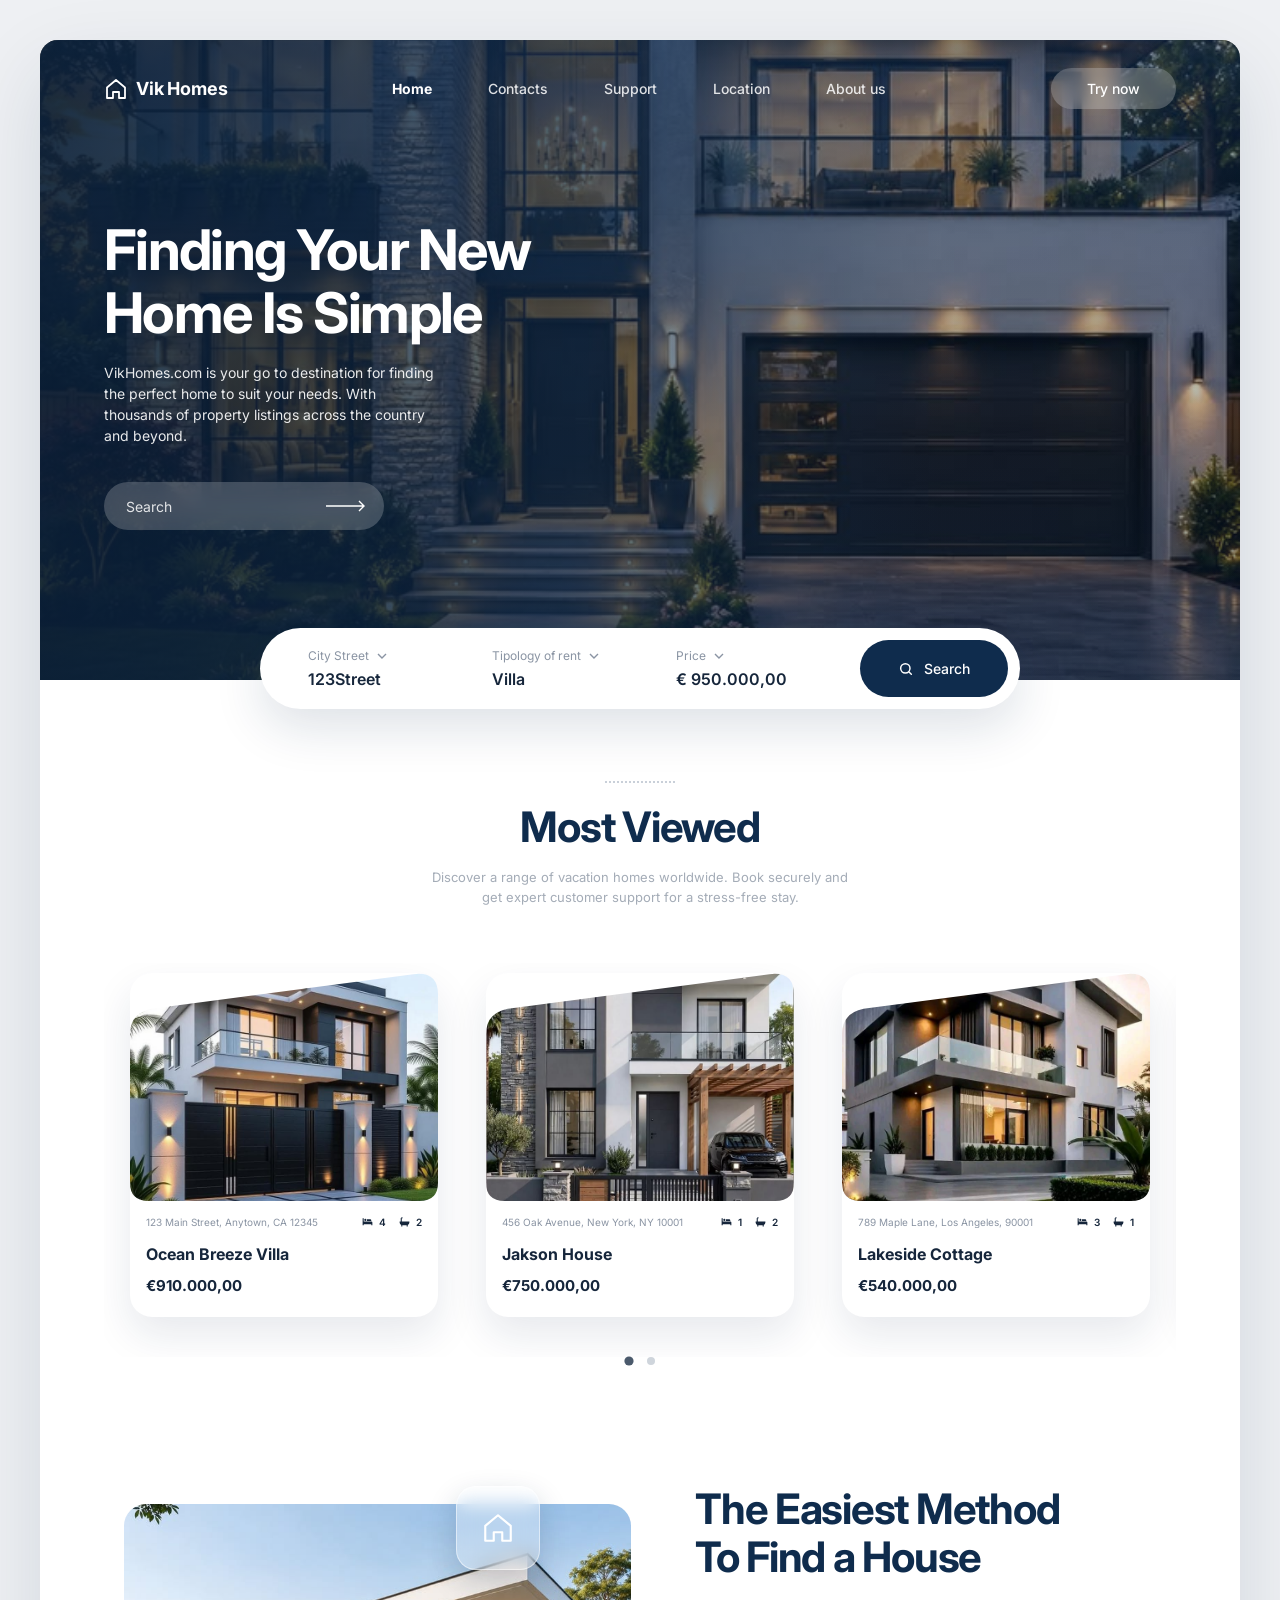
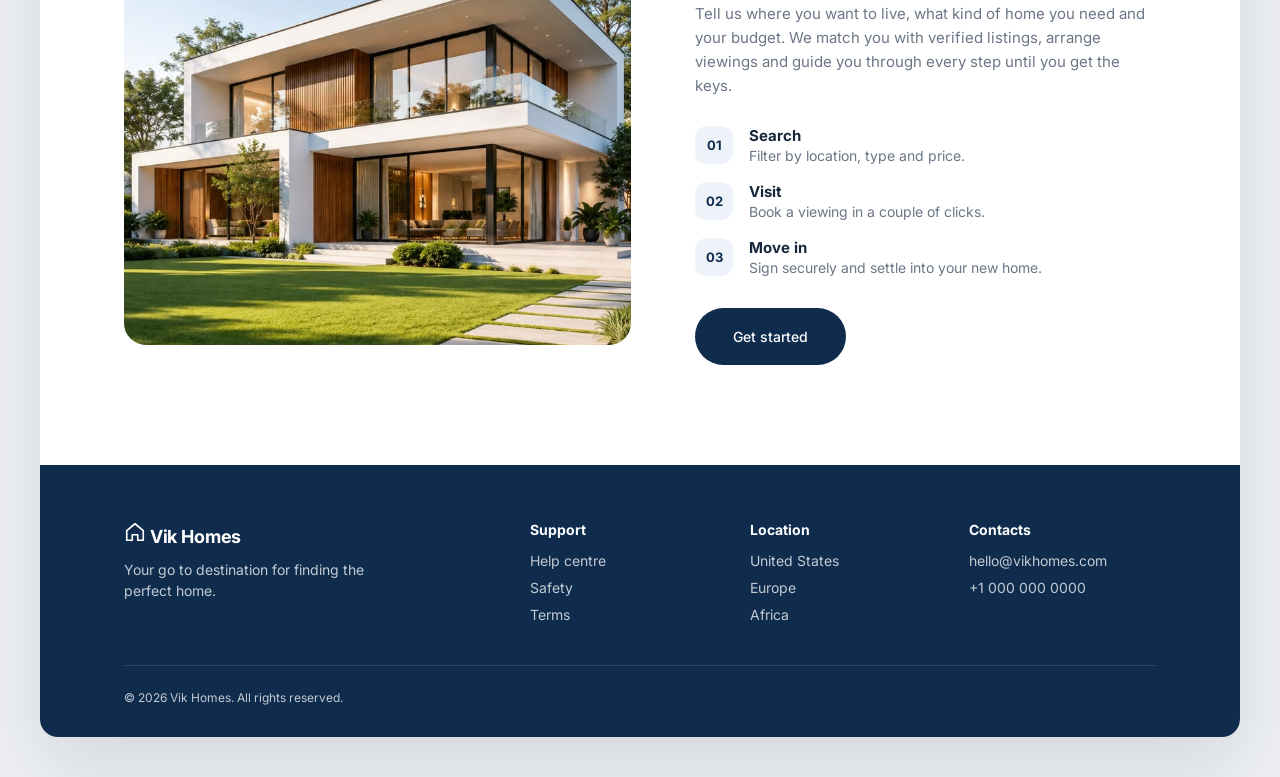
==== index.html @ f5f30541 "Build Vik Homes landing page Hero with search, floating filter bar, Most Viewed listings carousel, '" ====
<!doctype html>
<html lang="en">
<head>
  <meta charset="utf-8">
  <meta name="viewport" content="width=device-width, initial-scale=1">
  <title>Vik Homes — Finding Your New Home Is Simple</title>
  <meta name="description" content="Vik Homes is your go-to destination for finding the perfect home to suit your needs.">
  <link rel="preconnect" href="https://fonts.googleapis.com">
  <link rel="preconnect" href="https://fonts.gstatic.com" crossorigin>
  <link href="https://fonts.googleapis.com/css2?family=Inter:wght@400;500;600;700;800&display=swap" rel="stylesheet">
  <link rel="stylesheet" href="styles.css">
</head>
<body>
  <div class="page">
    <!-- Hero -->
    <header class="hero" id="home">
      <nav class="nav">
        <a href="#home" class="logo" aria-label="Vik Homes home">
          <svg viewBox="0 0 24 24" width="24" height="24" fill="none" stroke="currentColor" stroke-width="1.8" stroke-linejoin="round" aria-hidden="true">
            <path d="M3 10.5 12 3l9 7.5V21h-6v-6H9v6H3z"/>
          </svg>
          <span>Vik Homes</span>
        </a>

        <button class="nav-toggle" aria-label="Open menu" aria-expanded="false">
          <span></span><span></span><span></span>
        </button>

        <ul class="nav-links">
          <li><a href="#home" class="active">Home</a></li>
          <li><a href="#contacts">Contacts</a></li>
          <li><a href="#support">Support</a></li>
          <li><a href="#location">Location</a></li>
          <li><a href="#about">About us</a></li>
        </ul>

        <a href="#search" class="btn-ghost">Try now</a>
      </nav>

      <div class="hero-content">
        <h1>Finding Your New<br>Home Is Simple</h1>
        <p>
          VikHomes.com is your go to destination for finding the perfect home to suit your needs.
          With thousands of property listings across the country and beyond.
        </p>
        <form class="hero-search" onsubmit="event.preventDefault(); document.getElementById('most-viewed').scrollIntoView({behavior:'smooth'});">
          <input type="text" placeholder="Search" aria-label="Search homes">
          <button type="submit" aria-label="Search">
            <svg viewBox="0 0 40 12" width="40" height="12" fill="none" stroke="currentColor" stroke-width="1.4" aria-hidden="true">
              <path d="M0 6h38M33 1l5 5-5 5"/>
            </svg>
          </button>
        </form>
      </div>
    </header>

    <!-- Search bar -->
    <form class="search-bar" id="search">
      <label class="field">
        <span class="field-label">City Street <svg viewBox="0 0 10 6" width="10" height="6" aria-hidden="true"><path d="M1 1l4 4 4-4" fill="none" stroke="currentColor" stroke-width="1.4"/></svg></span>
        <select name="city">
          <option>123Street</option>
          <option>Ocean Drive</option>
          <option>Maple Lane</option>
          <option>Oak Avenue</option>
        </select>
      </label>
      <label class="field">
        <span class="field-label">Tipology of rent <svg viewBox="0 0 10 6" width="10" height="6" aria-hidden="true"><path d="M1 1l4 4 4-4" fill="none" stroke="currentColor" stroke-width="1.4"/></svg></span>
        <select name="type">
          <option>Villa</option>
          <option>House</option>
          <option>Cottage</option>
          <option>Apartment</option>
        </select>
      </label>
      <label class="field">
        <span class="field-label">Price <svg viewBox="0 0 10 6" width="10" height="6" aria-hidden="true"><path d="M1 1l4 4 4-4" fill="none" stroke="currentColor" stroke-width="1.4"/></svg></span>
        <select name="price">
          <option>€ 950.000,00</option>
          <option>€ 750.000,00</option>
          <option>€ 540.000,00</option>
          <option>€ 350.000,00</option>
        </select>
      </label>
      <button type="submit" class="btn-primary">
        <svg viewBox="0 0 24 24" width="16" height="16" fill="none" stroke="currentColor" stroke-width="2.2" stroke-linecap="round" aria-hidden="true">
          <circle cx="11" cy="11" r="7"/><path d="m20 20-3.5-3.5"/>
        </svg>
        Search
      </button>
    </form>

    <!-- Most viewed -->
    <section class="most-viewed" id="most-viewed">
      <span class="eyebrow-line" aria-hidden="true"></span>
      <h2>Most Viewed</h2>
      <p class="section-sub">
        Discover a range of vacation homes worldwide. Book securely and get
        expert customer support for a stress-free stay.
      </p>

      <div class="carousel">
        <div class="track" id="track"></div>
      </div>
      <div class="dots" id="dots" role="tablist" aria-label="Listings pages"></div>
    </section>

    <!-- Easiest method -->
    <section class="method" id="about">
      <div class="method-media">
        <img src="images/about.jpg" alt="Modern two-storey home with a glass balcony and palm-lined garden">
        <span class="method-badge" aria-hidden="true">
          <svg viewBox="0 0 24 24" width="34" height="34" fill="none" stroke="currentColor" stroke-width="1.5" stroke-linejoin="round">
            <path d="M3 10.5 12 3l9 7.5V21h-6v-6H9v6H3z"/>
          </svg>
        </span>
      </div>
      <div class="method-text">
        <h2>The Easiest Method<br>To Find a House</h2>
        <p>
          Tell us where you want to live, what kind of home you need and your budget.
          We match you with verified listings, arrange viewings and guide you through
          every step until you get the keys.
        </p>
        <ul class="steps">
          <li><span>01</span><div><strong>Search</strong>Filter by location, type and price.</div></li>
          <li><span>02</span><div><strong>Visit</strong>Book a viewing in a couple of clicks.</div></li>
          <li><span>03</span><div><strong>Move in</strong>Sign securely and settle into your new home.</div></li>
        </ul>
        <a href="#search" class="btn-primary">Get started</a>
      </div>
    </section>

    <!-- Footer -->
    <footer class="footer" id="contacts">
      <div class="footer-brand">
        <a href="#home" class="logo">
          <svg viewBox="0 0 24 24" width="22" height="22" fill="none" stroke="currentColor" stroke-width="1.8" stroke-linejoin="round" aria-hidden="true">
            <path d="M3 10.5 12 3l9 7.5V21h-6v-6H9v6H3z"/>
          </svg>
          <span>Vik Homes</span>
        </a>
        <p>Your go to destination for finding the perfect home.</p>
      </div>
      <div id="support">
        <h4>Support</h4>
        <a href="#">Help centre</a>
        <a href="#">Safety</a>
        <a href="#">Terms</a>
      </div>
      <div id="location">
        <h4>Location</h4>
        <a href="#">United States</a>
        <a href="#">Europe</a>
        <a href="#">Africa</a>
      </div>
      <div>
        <h4>Contacts</h4>
        <a href="mailto:hello@vikhomes.com">hello@vikhomes.com</a>
        <a href="tel:+10000000000">+1 000 000 0000</a>
      </div>
      <p class="copyright">© <span id="year"></span> Vik Homes. All rights reserved.</p>
    </footer>
  </div>

  <script src="script.js"></script>
</body>
</html>
---- styles.css ----
:root {
  --navy: #0f2c4d;
  --navy-dark: #0a1f38;
  --ink: #16263b;
  --muted: #8a94a3;
  --line: #e7ebf0;
  --bg: #eef0f3;
  --card: #ffffff;
  --radius: 22px;
}

* { box-sizing: border-box; margin: 0; padding: 0; }

html { scroll-behavior: smooth; }

body {
  font-family: "Inter", system-ui, -apple-system, "Segoe UI", sans-serif;
  color: var(--ink);
  background: var(--bg);
  padding: 40px 16px;
  -webkit-font-smoothing: antialiased;
}

img { display: block; max-width: 100%; }
a { color: inherit; text-decoration: none; }

.page {
  max-width: 1200px;
  margin: 0 auto;
  background: #fff;
  border-radius: 18px;
  overflow: hidden;
  box-shadow: 0 30px 80px rgba(15, 44, 77, 0.12);
}

/* ---------- Hero ---------- */
.hero {
  position: relative;
  min-height: 640px;
  color: #fff;
  padding: 28px 64px 140px;
  background:
    linear-gradient(90deg, rgba(10, 31, 56, 0.88) 0%, rgba(15, 44, 77, 0.55) 45%, rgba(15, 44, 77, 0.1) 75%),
    linear-gradient(180deg, rgba(20, 60, 110, 0.45) 0%, rgba(10, 31, 56, 0.2) 60%, rgba(10, 31, 56, 0.55) 100%),
    url("images/hero.jpg") center 58% / cover no-repeat;
}

.nav {
  display: flex;
  align-items: center;
  justify-content: space-between;
  gap: 24px;
}

.logo {
  display: inline-flex;
  align-items: center;
  gap: 8px;
  font-weight: 700;
  font-size: 18px;
  letter-spacing: -0.01em;
}

.nav-links {
  display: flex;
  gap: 56px;
  list-style: none;
  font-size: 14px;
  font-weight: 500;
}

.nav-links a { opacity: 0.85; transition: opacity 0.2s; }
.nav-links a:hover, .nav-links a.active { opacity: 1; font-weight: 700; }

.btn-ghost {
  padding: 12px 36px;
  border-radius: 999px;
  background: rgba(255, 255, 255, 0.22);
  backdrop-filter: blur(8px);
  font-size: 14px;
  font-weight: 500;
  transition: background 0.2s;
}
.btn-ghost:hover { background: rgba(255, 255, 255, 0.35); }

.nav-toggle { display: none; }

.hero-content {
  max-width: 560px;
  margin-top: 110px;
}

.hero h1 {
  font-size: clamp(36px, 5vw, 56px);
  line-height: 1.12;
  font-weight: 700;
  letter-spacing: -0.03em;
}

.hero p {
  margin-top: 18px;
  font-size: 14px;
  line-height: 1.5;
  opacity: 0.9;
  max-width: 340px;
}

.hero-search {
  margin-top: 36px;
  display: flex;
  align-items: center;
  width: 280px;
  max-width: 100%;
  height: 48px;
  padding: 0 18px 0 22px;
  border-radius: 999px;
  background: rgba(255, 255, 255, 0.2);
  backdrop-filter: blur(10px);
}

.hero-search input {
  flex: 1;
  min-width: 0;
  background: none;
  border: 0;
  outline: 0;
  color: #fff;
  font: inherit;
  font-size: 14px;
}
.hero-search input::placeholder { color: rgba(255, 255, 255, 0.85); }

.hero-search button {
  background: none;
  border: 0;
  color: #fff;
  cursor: pointer;
  display: flex;
  transition: transform 0.2s;
}
.hero-search button:hover { transform: translateX(4px); }

/* ---------- Search bar ---------- */
.search-bar {
  position: relative;
  z-index: 2;
  display: grid;
  grid-template-columns: repeat(3, 1fr) auto;
  align-items: center;
  gap: 16px;
  width: min(760px, calc(100% - 32px));
  margin: -52px auto 0;
  padding: 12px 12px 12px 48px;
  background: #fff;
  border-radius: 999px;
  box-shadow: 0 18px 50px rgba(15, 44, 77, 0.14);
}

.field { display: flex; flex-direction: column; gap: 6px; min-width: 0; }

.field-label {
  display: inline-flex;
  align-items: center;
  gap: 8px;
  font-size: 12px;
  color: var(--muted);
}

.field select {
  appearance: none;
  border: 0;
  outline: 0;
  background: none;
  font: inherit;
  font-size: 16px;
  font-weight: 600;
  color: var(--ink);
  cursor: pointer;
  padding: 0;
}

.btn-primary {
  display: inline-flex;
  align-items: center;
  justify-content: center;
  gap: 10px;
  padding: 20px 38px;
  border: 0;
  border-radius: 999px;
  background: var(--navy);
  color: #fff;
  font: inherit;
  font-size: 14px;
  font-weight: 500;
  cursor: pointer;
  transition: background 0.2s, transform 0.2s;
}
.btn-primary:hover { background: var(--navy-dark); transform: translateY(-1px); }

/* ---------- Most viewed ---------- */
.most-viewed {
  padding: 72px 64px 80px;
  text-align: center;
}

.eyebrow-line {
  display: block;
  width: 70px;
  margin: 0 auto 18px;
  border-top: 2px dotted #c9d0d9;
}

h2 {
  font-size: clamp(30px, 3.4vw, 42px);
  font-weight: 700;
  letter-spacing: -0.03em;
  color: var(--navy);
}

.section-sub {
  max-width: 420px;
  margin: 16px auto 0;
  font-size: 13px;
  line-height: 1.5;
  color: #a4acb7;
}

.carousel {
  margin-top: 56px;
  overflow: hidden;
  padding: 10px 6px 40px;
}

.track {
  display: flex;
  transition: transform 0.6s cubic-bezier(0.22, 0.8, 0.26, 1);
}

.slide {
  flex: 0 0 100%;
  display: grid;
  grid-template-columns: repeat(3, 1fr);
  gap: 48px;
  padding: 0 20px;
}

.card {
  background: var(--card);
  border-radius: var(--radius);
  box-shadow: 0 18px 40px rgba(15, 44, 77, 0.1);
  text-align: left;
  transition: transform 0.3s, box-shadow 0.3s;
}
.card:hover { transform: translateY(-6px); box-shadow: 0 26px 50px rgba(15, 44, 77, 0.16); }

/* Photo with the slanted top edge from the design */
.card-media {
  aspect-ratio: 1.35;
  overflow: hidden;
  -webkit-mask: url("data:image/svg+xml,%3Csvg xmlns='http://www.w3.org/2000/svg' viewBox='0 0 100 74' preserveAspectRatio='none'%3E%3Cpath d='M0 20 Q0 13 7 11.6 L92 0.4 Q100 -0.6 100 7 L100 68 Q100 74 94 74 L6 74 Q0 74 0 68 Z'/%3E%3C/svg%3E") center / 100% 100% no-repeat;
          mask: url("data:image/svg+xml,%3Csvg xmlns='http://www.w3.org/2000/svg' viewBox='0 0 100 74' preserveAspectRatio='none'%3E%3Cpath d='M0 20 Q0 13 7 11.6 L92 0.4 Q100 -0.6 100 7 L100 68 Q100 74 94 74 L6 74 Q0 74 0 68 Z'/%3E%3C/svg%3E") center / 100% 100% no-repeat;
}

.card-media img {
  width: 100%;
  height: 100%;
  object-fit: cover;
  transition: transform 0.6s;
}
.card:hover .card-media img { transform: scale(1.06); }

.card-body { padding: 14px 16px 22px; }

.card-meta {
  display: flex;
  align-items: center;
  gap: 12px;
  font-size: 10px;
  color: var(--muted);
}

.card-meta .address { flex: 1; min-width: 0; white-space: nowrap; overflow: hidden; text-overflow: ellipsis; }

.card-meta .icon {
  display: inline-flex;
  align-items: center;
  gap: 5px;
  color: var(--ink);
  font-weight: 600;
}

.card h3 {
  margin-top: 16px;
  font-size: 16px;
  font-weight: 700;
  color: var(--ink);
}

.card .price {
  margin-top: 12px;
  font-size: 15px;
  font-weight: 700;
  color: var(--ink);
}

.dots { display: flex; justify-content: center; gap: 14px; }

.dots button {
  width: 8px;
  height: 8px;
  border-radius: 50%;
  border: 0;
  background: #cfd5dc;
  cursor: pointer;
  transition: background 0.2s, transform 0.2s;
}
.dots button[aria-selected="true"] { background: #4b5a6c; transform: scale(1.15); }

/* ---------- Easiest method ---------- */
.method {
  display: grid;
  grid-template-columns: 1.1fr 1fr;
  align-items: center;
  gap: 64px;
  padding: 40px 84px 100px;
}

.method-media { position: relative; }

.method-media img {
  width: 100%;
  aspect-ratio: 1.15;
  object-fit: cover;
  border-radius: var(--radius);
}

.method-badge {
  position: absolute;
  top: -18px;
  right: 18%;
  display: grid;
  place-items: center;
  width: 84px;
  height: 84px;
  border-radius: 20px;
  color: #fff;
  background: rgba(255, 255, 255, 0.25);
  border: 1px solid rgba(255, 255, 255, 0.5);
  backdrop-filter: blur(10px);
  box-shadow: 0 12px 30px rgba(15, 44, 77, 0.2);
}

.method-text h2 { line-height: 1.15; }

.method-text > p {
  margin-top: 20px;
  font-size: 15px;
  line-height: 1.6;
  color: #6b7686;
}

.steps { list-style: none; margin: 28px 0 32px; display: grid; gap: 18px; }

.steps li { display: flex; gap: 16px; align-items: flex-start; font-size: 14px; color: #6b7686; }

.steps span {
  flex: none;
  display: grid;
  place-items: center;
  width: 38px;
  height: 38px;
  border-radius: 12px;
  background: #eef3f9;
  color: var(--navy);
  font-weight: 700;
  font-size: 13px;
}

.steps strong { display: block; color: var(--ink); font-size: 15px; margin-bottom: 2px; }

/* ---------- Footer ---------- */
.footer {
  display: grid;
  grid-template-columns: 2fr repeat(3, 1fr);
  gap: 32px;
  padding: 56px 84px 32px;
  background: var(--navy);
  color: rgba(255, 255, 255, 0.75);
  font-size: 14px;
}

.footer .logo { color: #fff; }
.footer-brand p { margin-top: 12px; max-width: 240px; line-height: 1.5; }
.footer h4 { color: #fff; font-size: 14px; margin-bottom: 14px; }
.footer div > a { display: block; margin-bottom: 10px; }
.footer div > a:hover { color: #fff; }

.copyright {
  grid-column: 1 / -1;
  padding-top: 24px;
  border-top: 1px solid rgba(255, 255, 255, 0.12);
  font-size: 12px;
}

/* ---------- Responsive ---------- */
@media (max-width: 1000px) {
  .nav-links { gap: 28px; }
  .slide { gap: 24px; padding: 0 4px; }
  .method { padding: 40px 48px 80px; gap: 40px; }
  .footer { padding: 48px; }
}

@media (max-width: 820px) {
  body { padding: 0; }
  .page { border-radius: 0; }

  .hero { padding: 20px 20px 120px; min-height: 600px; }
  .hero-content { margin-top: 80px; }

  .nav { position: relative; }
  .nav-toggle {
    display: flex;
    flex-direction: column;
    gap: 5px;
    margin-left: auto;
    padding: 10px;
    background: none;
    border: 0;
    cursor: pointer;
  }
  .nav-toggle span { width: 22px; height: 2px; background: #fff; border-radius: 2px; }
  .nav .btn-ghost { display: none; }

  .nav-links {
    position: absolute;
    top: 52px;
    right: 0;
    flex-direction: column;
    gap: 16px;
    padding: 20px 28px;
    border-radius: 16px;
    background: rgba(10, 31, 56, 0.92);
    backdrop-filter: blur(10px);
    opacity: 0;
    pointer-events: none;
    transform: translateY(-8px);
    transition: opacity 0.2s, transform 0.2s;
    z-index: 5;
  }
  .nav.open .nav-links { opacity: 1; pointer-events: auto; transform: none; }

  .search-bar {
    grid-template-columns: 1fr 1fr;
    border-radius: 24px;
    padding: 20px;
    gap: 18px;
  }
  .search-bar .btn-primary { grid-column: 1 / -1; padding: 16px; }

  .most-viewed { padding: 56px 16px 64px; }
  .slide { grid-template-columns: minmax(0, 360px); justify-content: center; gap: 28px; }

  .method { grid-template-columns: 1fr; padding: 24px 16px 64px; }
  .footer { grid-template-columns: 1fr 1fr; padding: 40px 20px 24px; }
  .footer-brand { grid-column: 1 / -1; }
}

@media (max-width: 480px) {
  .search-bar { grid-template-columns: 1fr; }
}
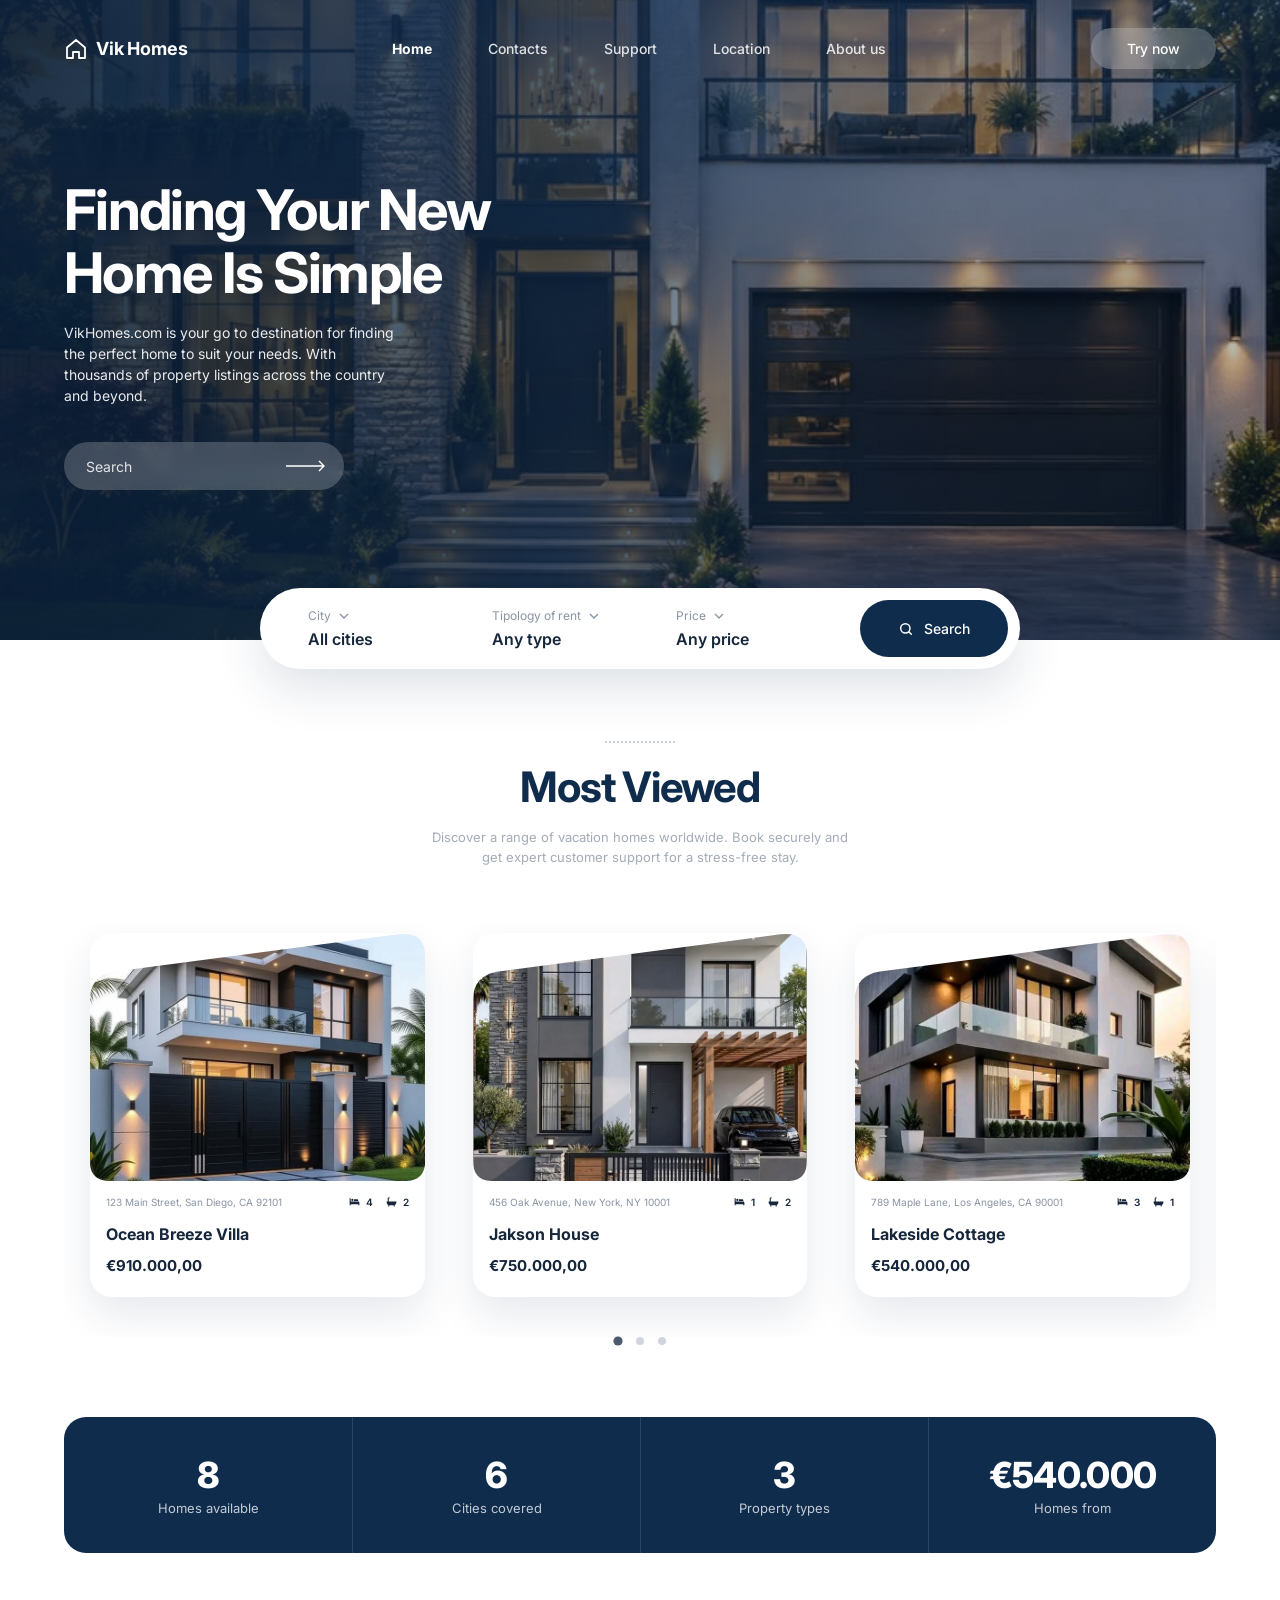
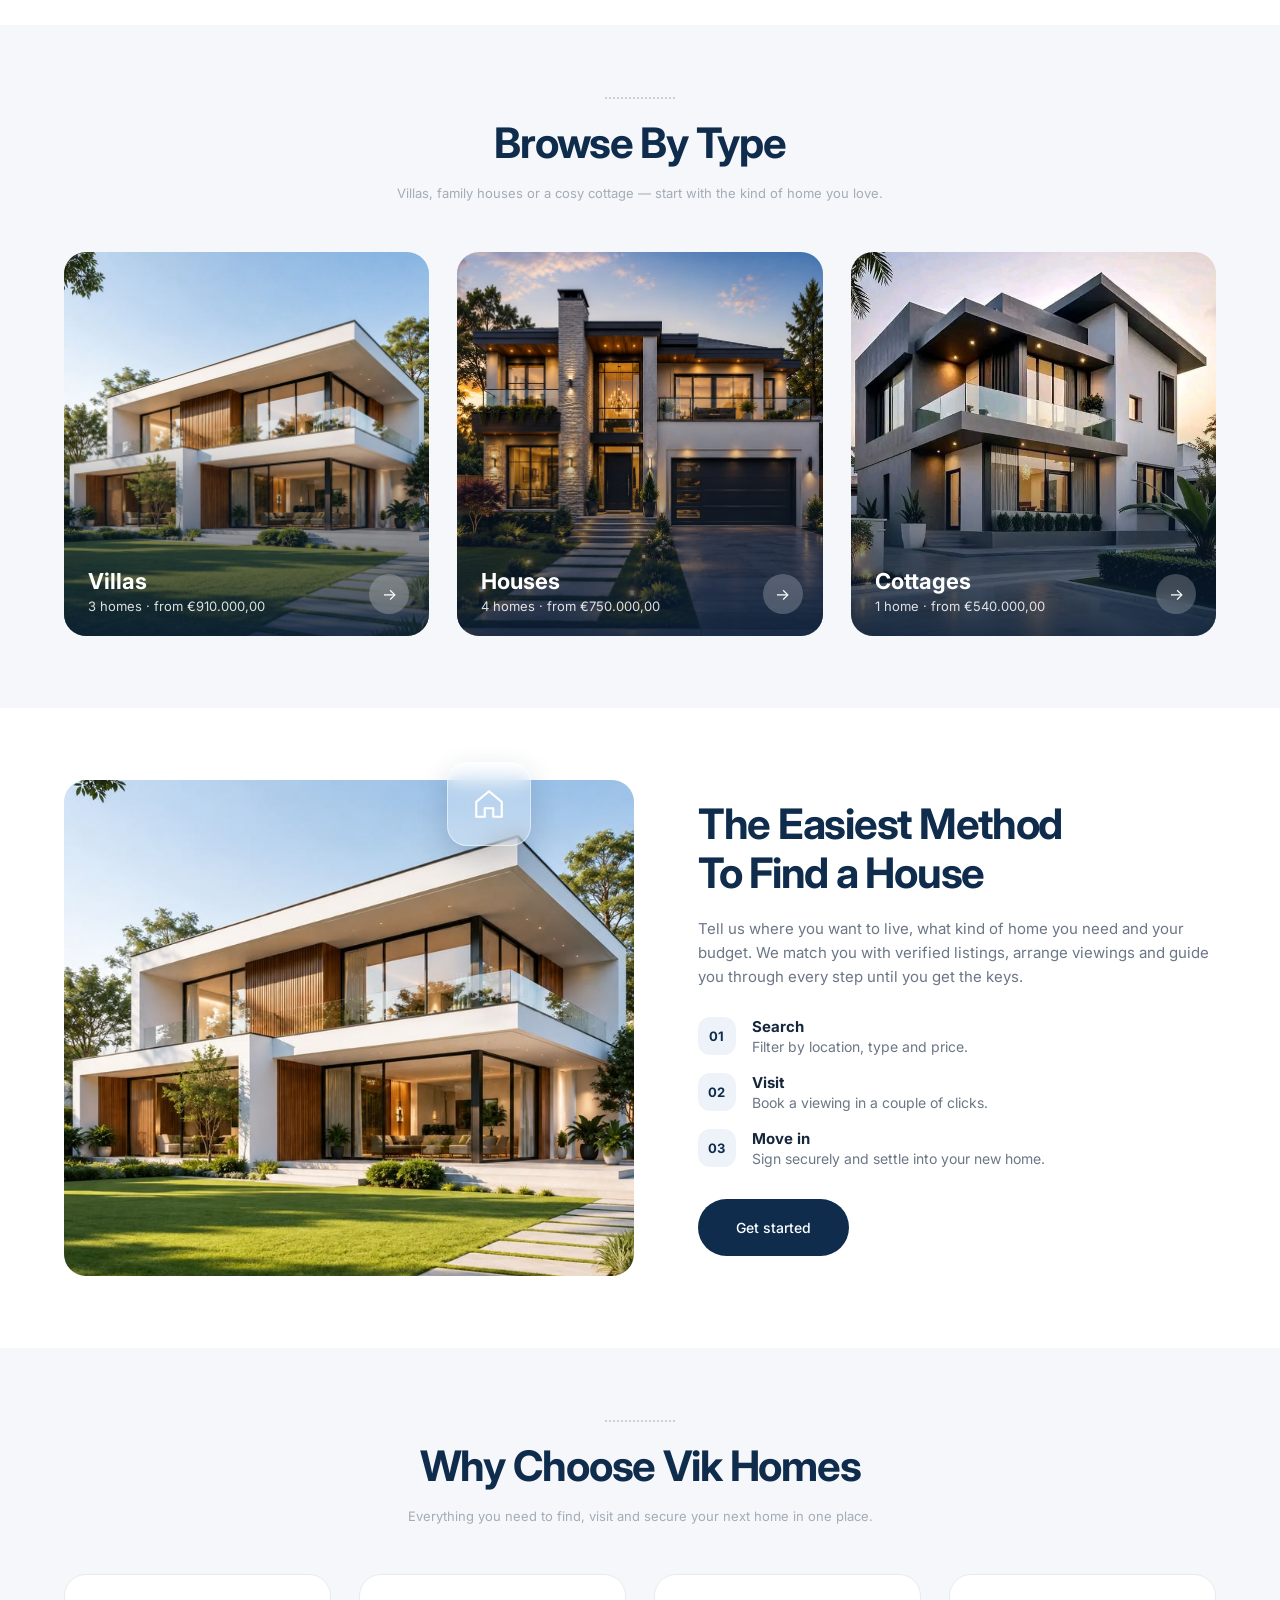
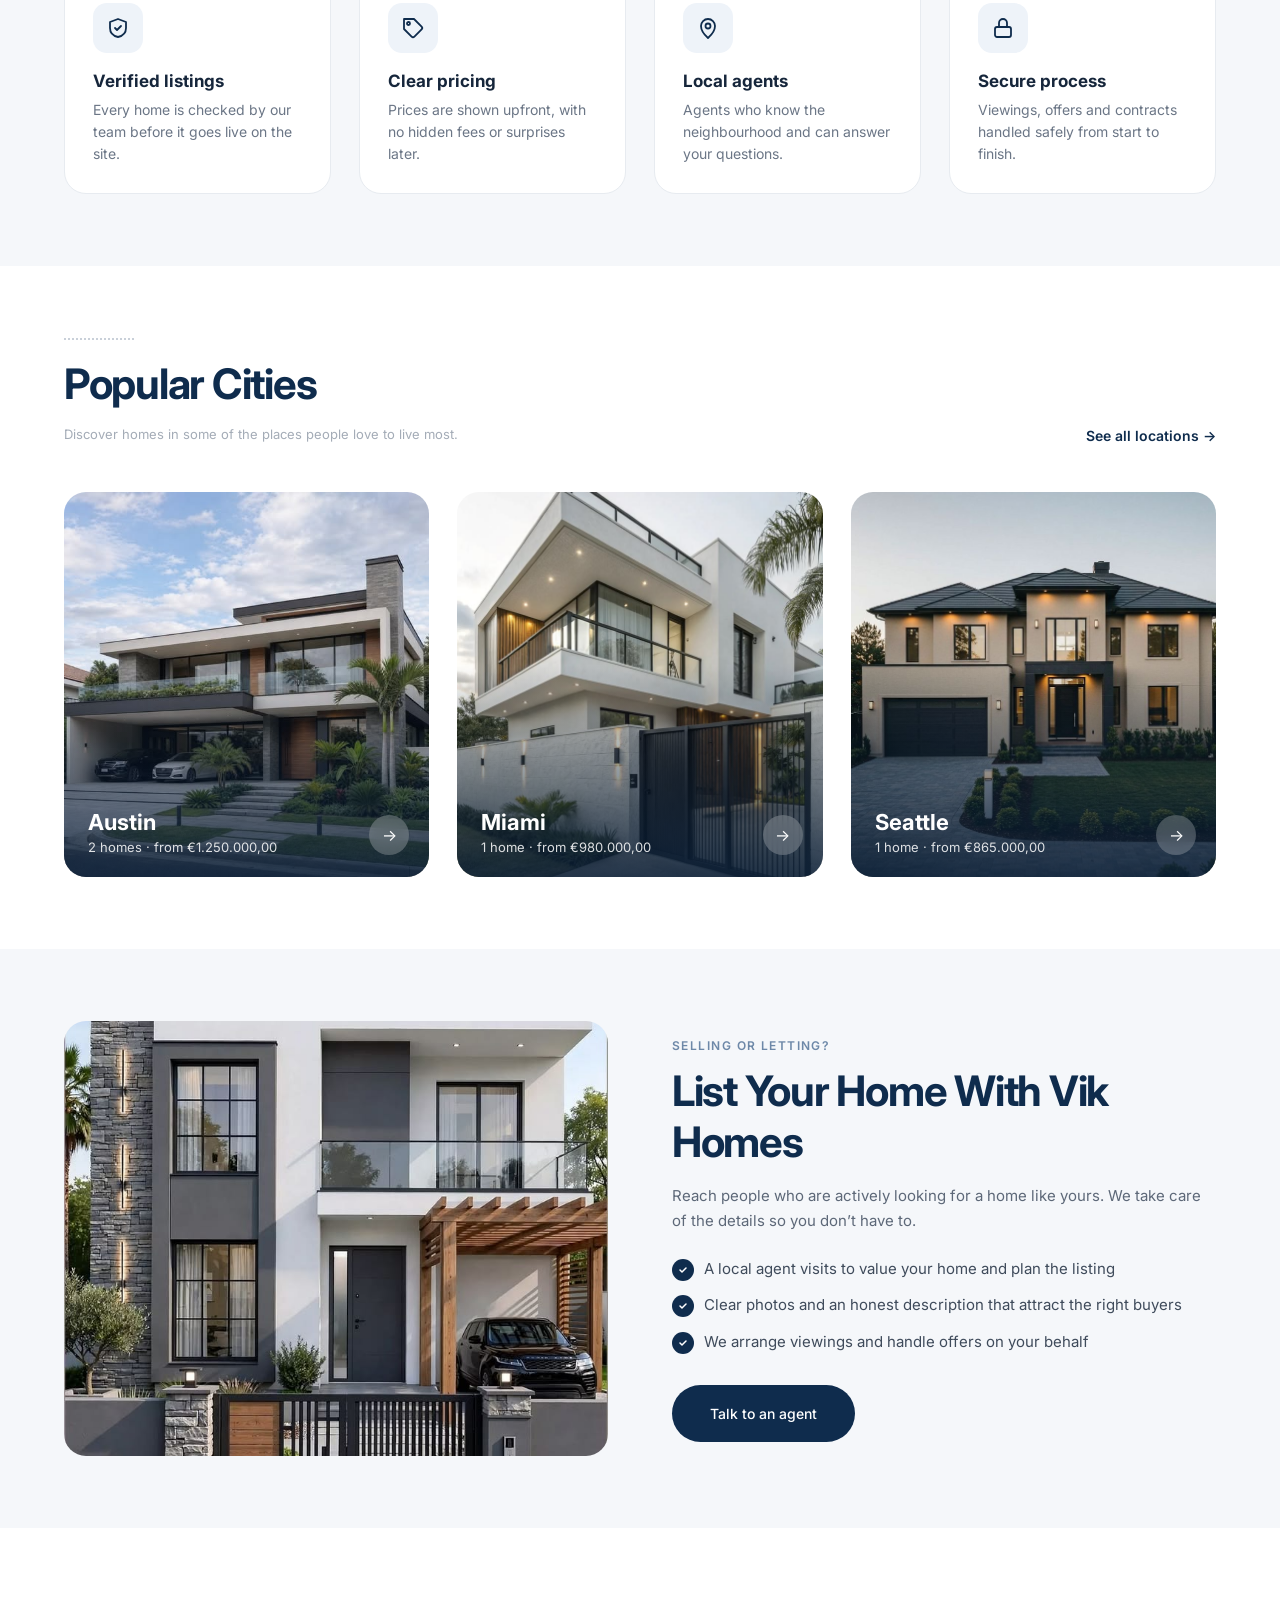
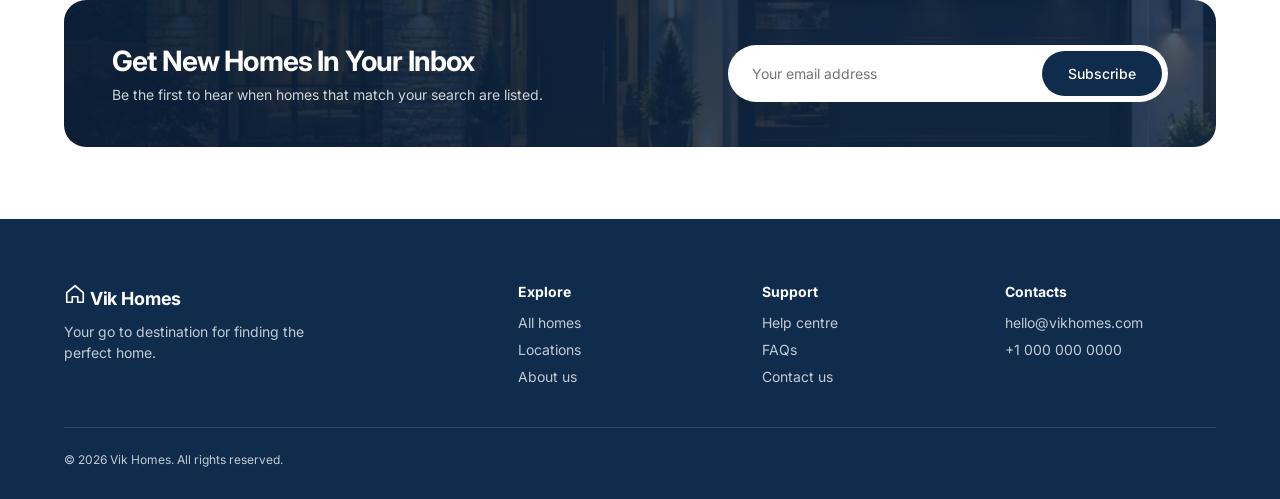
==== commit 0d739d61: "Go full-width and add more sections to every page - Remove the framed card layout so pages span the " ====
--- a/index.html
+++ b/index.html
@@ -15,7 +15,7 @@
     <!-- Hero -->
     <header class="hero" id="home">
       <nav class="nav">
-        <a href="#home" class="logo" aria-label="Vik Homes home">
+        <a href="index.html" class="logo" aria-label="Vik Homes home">
           <svg viewBox="0 0 24 24" width="24" height="24" fill="none" stroke="currentColor" stroke-width="1.8" stroke-linejoin="round" aria-hidden="true">
             <path d="M3 10.5 12 3l9 7.5V21h-6v-6H9v6H3z"/>
           </svg>
@@ -27,14 +27,14 @@
         </button>
 
         <ul class="nav-links">
-          <li><a href="#home" class="active">Home</a></li>
-          <li><a href="#contacts">Contacts</a></li>
-          <li><a href="#support">Support</a></li>
-          <li><a href="#location">Location</a></li>
-          <li><a href="#about">About us</a></li>
+          <li><a href="index.html" class="active" aria-current="page">Home</a></li>
+          <li><a href="contacts.html">Contacts</a></li>
+          <li><a href="support.html">Support</a></li>
+          <li><a href="location.html">Location</a></li>
+          <li><a href="about.html">About us</a></li>
         </ul>
 
-        <a href="#search" class="btn-ghost">Try now</a>
+        <a href="listings.html" class="btn-ghost">Try now</a>
       </nav>
 
       <div class="hero-content">
@@ -43,8 +43,8 @@
           VikHomes.com is your go to destination for finding the perfect home to suit your needs.
           With thousands of property listings across the country and beyond.
         </p>
-        <form class="hero-search" onsubmit="event.preventDefault(); document.getElementById('most-viewed').scrollIntoView({behavior:'smooth'});">
-          <input type="text" placeholder="Search" aria-label="Search homes">
+        <form class="hero-search" action="listings.html" method="get">
+          <input type="text" name="q" placeholder="Search" aria-label="Search homes by name or city">
           <button type="submit" aria-label="Search">
             <svg viewBox="0 0 40 12" width="40" height="12" fill="none" stroke="currentColor" stroke-width="1.4" aria-hidden="true">
               <path d="M0 6h38M33 1l5 5-5 5"/>
@@ -55,33 +55,18 @@
     </header>
 
     <!-- Search bar -->
-    <form class="search-bar" id="search">
+    <form class="search-bar" id="search" action="listings.html" method="get">
       <label class="field">
-        <span class="field-label">City Street <svg viewBox="0 0 10 6" width="10" height="6" aria-hidden="true"><path d="M1 1l4 4 4-4" fill="none" stroke="currentColor" stroke-width="1.4"/></svg></span>
-        <select name="city">
-          <option>123Street</option>
-          <option>Ocean Drive</option>
-          <option>Maple Lane</option>
-          <option>Oak Avenue</option>
-        </select>
+        <span class="field-label">City <svg viewBox="0 0 10 6" width="10" height="6" aria-hidden="true"><path d="M1 1l4 4 4-4" fill="none" stroke="currentColor" stroke-width="1.4"/></svg></span>
+        <select name="city"></select>
       </label>
       <label class="field">
         <span class="field-label">Tipology of rent <svg viewBox="0 0 10 6" width="10" height="6" aria-hidden="true"><path d="M1 1l4 4 4-4" fill="none" stroke="currentColor" stroke-width="1.4"/></svg></span>
-        <select name="type">
-          <option>Villa</option>
-          <option>House</option>
-          <option>Cottage</option>
-          <option>Apartment</option>
-        </select>
+        <select name="type"></select>
       </label>
       <label class="field">
         <span class="field-label">Price <svg viewBox="0 0 10 6" width="10" height="6" aria-hidden="true"><path d="M1 1l4 4 4-4" fill="none" stroke="currentColor" stroke-width="1.4"/></svg></span>
-        <select name="price">
-          <option>€ 950.000,00</option>
-          <option>€ 750.000,00</option>
-          <option>€ 540.000,00</option>
-          <option>€ 350.000,00</option>
-        </select>
+        <select name="price"></select>
       </label>
       <button type="submit" class="btn-primary">
         <svg viewBox="0 0 24 24" width="16" height="16" fill="none" stroke="currentColor" stroke-width="2.2" stroke-linecap="round" aria-hidden="true">
@@ -104,6 +89,17 @@
         <div class="track" id="track"></div>
       </div>
       <div class="dots" id="dots" role="tablist" aria-label="Listings pages"></div>
+    </section>
+
+    <section class="stats" id="stats" aria-label="Vik Homes in numbers"></section>
+
+    <section class="section band">
+        <div class="section-head">
+          <span class="eyebrow-line" aria-hidden="true"></span>
+          <h2>Browse By Type</h2>
+          <p class="section-sub">Villas, family houses or a cosy cottage — start with the kind of home you love.</p>
+        </div>
+        <div class="cities types" id="types"></div>
     </section>
 
     <!-- Easiest method -->
@@ -128,14 +124,87 @@
           <li><span>02</span><div><strong>Visit</strong>Book a viewing in a couple of clicks.</div></li>
           <li><span>03</span><div><strong>Move in</strong>Sign securely and settle into your new home.</div></li>
         </ul>
-        <a href="#search" class="btn-primary">Get started</a>
-      </div>
-    </section>
+        <a href="listings.html" class="btn-primary">Get started</a>
+      </div>
+    </section>
+
+    <section class="section band">
+        <div class="section-head">
+          <span class="eyebrow-line" aria-hidden="true"></span>
+          <h2>Why Choose Vik Homes</h2>
+          <p class="section-sub">Everything you need to find, visit and secure your next home in one place.</p>
+        </div>
+        <div class="tiles tiles-4 plain">
+          <article class="tile">
+            <span class="tile-icon"><svg viewBox="0 0 24 24" width="24" height="24" fill="none" stroke="currentColor" stroke-width="1.8" stroke-linecap="round" stroke-linejoin="round"><path d="M12 3 4 6v6c0 5 3.5 8 8 9 4.5-1 8-4 8-9V6z"/><path d="m9 12 2 2 4-4"/></svg></span>
+            <h3>Verified listings</h3>
+            <p>Every home is checked by our team before it goes live on the site.</p>
+          </article>
+          <article class="tile">
+            <span class="tile-icon"><svg viewBox="0 0 24 24" width="24" height="24" fill="none" stroke="currentColor" stroke-width="1.8" stroke-linecap="round" stroke-linejoin="round"><path d="M20.6 13.4 13.4 20.6a2 2 0 0 1-2.8 0L3 13V3h10l7.6 7.6a2 2 0 0 1 0 2.8z"/><circle cx="7.5" cy="7.5" r="1.5"/></svg></span>
+            <h3>Clear pricing</h3>
+            <p>Prices are shown upfront, with no hidden fees or surprises later.</p>
+          </article>
+          <article class="tile">
+            <span class="tile-icon"><svg viewBox="0 0 24 24" width="24" height="24" fill="none" stroke="currentColor" stroke-width="1.8" stroke-linecap="round" stroke-linejoin="round"><path d="M12 22s7-6.2 7-12a7 7 0 0 0-14 0c0 5.8 7 12 7 12z"/><circle cx="12" cy="10" r="2.5"/></svg></span>
+            <h3>Local agents</h3>
+            <p>Agents who know the neighbourhood and can answer your questions.</p>
+          </article>
+          <article class="tile">
+            <span class="tile-icon"><svg viewBox="0 0 24 24" width="24" height="24" fill="none" stroke="currentColor" stroke-width="1.8" stroke-linecap="round" stroke-linejoin="round"><rect x="4" y="11" width="16" height="10" rx="2"/><path d="M8 11V7a4 4 0 0 1 8 0v4"/></svg></span>
+            <h3>Secure process</h3>
+            <p>Viewings, offers and contracts handled safely from start to finish.</p>
+          </article>
+        </div>
+    </section>
+
+    <section class="section">
+        <div class="section-head left">
+          <div>
+            <span class="eyebrow-line" aria-hidden="true"></span>
+            <h2>Popular Cities</h2>
+            <p class="section-sub">Discover homes in some of the places people love to live most.</p>
+          </div>
+          <a href="location.html" class="link-arrow">See all locations →</a>
+        </div>
+        <div class="cities cities-3" id="cities-preview"></div>
+    </section>
+
+    <section class="section band">
+      <div class="split">
+        <img src="images/house-2.jpg" alt="Modern home with stone wall and timber pergola" loading="lazy">
+        <div>
+          <span class="eyebrow">Selling or letting?</span>
+          <h2>List Your Home With Vik Homes</h2>
+          <p class="lead">Reach people who are actively looking for a home like yours. We take care of the details so you don’t have to.</p>
+          <ul class="checks">
+            <li>A local agent visits to value your home and plan the listing</li>
+            <li>Clear photos and an honest description that attract the right buyers</li>
+            <li>We arrange viewings and handle offers on your behalf</li>
+          </ul>
+          <a href="contacts.html" class="btn-primary">Talk to an agent</a>
+        </div>
+      </div>
+    </section>
+
+    <div class="cta-wrap cta-top">
+      <section class="cta">
+        <div>
+          <h2>Get New Homes In Your Inbox</h2>
+          <p>Be the first to hear when homes that match your search are listed.</p>
+        </div>
+        <form class="cta-form" data-demo>
+          <input type="email" name="email" placeholder="Your email address" aria-label="Email address" required autocomplete="email">
+          <button type="submit" class="btn-primary">Subscribe</button>
+          <p class="form-success" hidden>Thanks! You’re on the list.</p>
+        </form>
+      </section>
+    </div>
 
     <!-- Footer -->
-    <footer class="footer" id="contacts">
+    <footer class="footer">
       <div class="footer-brand">
-        <a href="#home" class="logo">
+        <a href="index.html" class="logo">
           <svg viewBox="0 0 24 24" width="22" height="22" fill="none" stroke="currentColor" stroke-width="1.8" stroke-linejoin="round" aria-hidden="true">
             <path d="M3 10.5 12 3l9 7.5V21h-6v-6H9v6H3z"/>
           </svg>
@@ -143,17 +212,17 @@
         </a>
         <p>Your go to destination for finding the perfect home.</p>
       </div>
-      <div id="support">
+      <div>
+        <h4>Explore</h4>
+        <a href="listings.html">All homes</a>
+        <a href="location.html">Locations</a>
+        <a href="about.html">About us</a>
+      </div>
+      <div>
         <h4>Support</h4>
-        <a href="#">Help centre</a>
-        <a href="#">Safety</a>
-        <a href="#">Terms</a>
-      </div>
-      <div id="location">
-        <h4>Location</h4>
-        <a href="#">United States</a>
-        <a href="#">Europe</a>
-        <a href="#">Africa</a>
+        <a href="support.html">Help centre</a>
+        <a href="support.html">FAQs</a>
+        <a href="contacts.html">Contact us</a>
       </div>
       <div>
         <h4>Contacts</h4>
@@ -164,6 +233,8 @@
     </footer>
   </div>
 
+  <script src="data.js"></script>
+  <script src="common.js"></script>
   <script src="script.js"></script>
 </body>
 </html>
--- a/styles.css
+++ b/styles.css
@@ -7,6 +7,8 @@
   --bg: #eef0f3;
   --card: #ffffff;
   --radius: 22px;
+  /* side padding: content stays ~1200px wide on big screens */
+  --gutter: max(64px, calc((100% - 1200px) / 2));
 }
 
 * { box-sizing: border-box; margin: 0; padding: 0; }
@@ -16,8 +18,7 @@
 body {
   font-family: "Inter", system-ui, -apple-system, "Segoe UI", sans-serif;
   color: var(--ink);
-  background: var(--bg);
-  padding: 40px 16px;
+  background: #fff;
   -webkit-font-smoothing: antialiased;
 }
 
@@ -25,12 +26,8 @@
 a { color: inherit; text-decoration: none; }
 
 .page {
-  max-width: 1200px;
-  margin: 0 auto;
   background: #fff;
-  border-radius: 18px;
-  overflow: hidden;
-  box-shadow: 0 30px 80px rgba(15, 44, 77, 0.12);
+  overflow-x: clip;
 }
 
 /* ---------- Hero ---------- */
@@ -38,7 +35,7 @@
   position: relative;
   min-height: 640px;
   color: #fff;
-  padding: 28px 64px 140px;
+  padding: 28px var(--gutter) 150px;
   background:
     linear-gradient(90deg, rgba(10, 31, 56, 0.88) 0%, rgba(15, 44, 77, 0.55) 45%, rgba(15, 44, 77, 0.1) 75%),
     linear-gradient(180deg, rgba(20, 60, 110, 0.45) 0%, rgba(10, 31, 56, 0.2) 60%, rgba(10, 31, 56, 0.55) 100%),
@@ -199,7 +196,7 @@
 
 /* ---------- Most viewed ---------- */
 .most-viewed {
-  padding: 72px 64px 80px;
+  padding: 72px var(--gutter) 72px;
   text-align: center;
 }
 
@@ -322,7 +319,7 @@
   grid-template-columns: 1.1fr 1fr;
   align-items: center;
   gap: 64px;
-  padding: 40px 84px 100px;
+  padding: 72px var(--gutter);
 }
 
 .method-media { position: relative; }
@@ -383,7 +380,7 @@
   display: grid;
   grid-template-columns: 2fr repeat(3, 1fr);
   gap: 32px;
-  padding: 56px 84px 32px;
+  padding: 64px var(--gutter) 32px;
   background: var(--navy);
   color: rgba(255, 255, 255, 0.75);
   font-size: 14px;
@@ -402,17 +399,506 @@
   font-size: 12px;
 }
 
+/* ---------- Inner pages ---------- */
+.page-hero {
+  position: relative;
+  color: #fff;
+  padding: 28px var(--gutter) 80px;
+  background:
+    linear-gradient(90deg, rgba(10, 31, 56, 0.9) 0%, rgba(15, 44, 77, 0.6) 50%, rgba(15, 44, 77, 0.25) 100%),
+    var(--hero) center 55% / cover no-repeat;
+}
+.page-hero:has(+ .search-bar) { padding-bottom: 120px; }
+
+.page-hero-content { max-width: 560px; margin-top: 72px; }
+.page-hero h1 {
+  font-size: clamp(32px, 4.2vw, 48px);
+  line-height: 1.12;
+  font-weight: 700;
+  letter-spacing: -0.03em;
+}
+.page-hero-content > p:not(.crumbs) { margin-top: 14px; font-size: 15px; line-height: 1.55; opacity: 0.9; max-width: 440px; }
+.crumbs { font-size: 13px; opacity: 0.75; margin-bottom: 14px; }
+.crumbs a:hover { text-decoration: underline; }
+.page-hero .hero-search { width: 360px; }
+.page-hero .hero-search svg { flex: none; opacity: 0.85; }
+
+.section { padding: 72px var(--gutter); }
+.search-bar + .section { padding-top: 48px; }
+.centered { text-align: center; }
+
+.eyebrow {
+  display: inline-block;
+  margin-bottom: 12px;
+  font-size: 12px;
+  font-weight: 600;
+  letter-spacing: 0.12em;
+  text-transform: uppercase;
+  color: #6d88a8;
+}
+
+.btn-light {
+  display: inline-flex;
+  padding: 18px 36px;
+  border-radius: 999px;
+  background: #fff;
+  color: var(--navy);
+  font-size: 14px;
+  font-weight: 600;
+  white-space: nowrap;
+  transition: transform 0.2s;
+}
+.btn-light:hover { transform: translateY(-1px); }
+
+.card { display: block; }
+
+.grid {
+  display: grid;
+  grid-template-columns: repeat(3, 1fr);
+  gap: 40px;
+}
+
+.empty { text-align: center; padding: 48px 16px; color: #6b7686; }
+.empty h3 { font-size: 22px; color: var(--ink); margin-bottom: 8px; }
+.empty .btn-primary { margin-top: 24px; }
+.empty a:not(.btn-primary) { color: var(--navy); font-weight: 600; text-decoration: underline; }
+
+/* Listings */
+.results-bar {
+  display: flex;
+  align-items: flex-end;
+  justify-content: space-between;
+  gap: 24px;
+  margin-bottom: 36px;
+  flex-wrap: wrap;
+}
+.results-title { font-size: 28px; }
+.chips { display: flex; flex-wrap: wrap; gap: 8px; margin-top: 12px; }
+.chips:empty { display: none; }
+.chip {
+  display: inline-flex;
+  gap: 8px;
+  padding: 7px 14px;
+  border-radius: 999px;
+  background: #eef3f9;
+  color: var(--navy);
+  font-size: 13px;
+  font-weight: 500;
+}
+.chip:hover { background: #e0e9f4; }
+.sort { display: flex; align-items: center; gap: 10px; font-size: 13px; color: var(--muted); }
+.sort select, .form input, .form select, .form textarea {
+  font: inherit;
+  font-size: 14px;
+  color: var(--ink);
+  border: 1px solid var(--line);
+  border-radius: 12px;
+  padding: 11px 14px;
+  background: #fff;
+  outline: none;
+  transition: border-color 0.2s, box-shadow 0.2s;
+}
+.sort select:focus, .form input:focus, .form select:focus, .form textarea:focus {
+  border-color: #9fb3cb;
+  box-shadow: 0 0 0 3px rgba(15, 44, 77, 0.08);
+}
+
+/* Property */
+.property {
+  display: grid;
+  grid-template-columns: minmax(0, 1fr) 360px;
+  gap: 48px;
+  align-items: start;
+}
+.property-photo {
+  width: 100%;
+  aspect-ratio: 1.5;
+  object-fit: cover;
+  border-radius: var(--radius);
+}
+.facts {
+  list-style: none;
+  display: grid;
+  grid-template-columns: repeat(5, 1fr);
+  gap: 12px;
+  margin: 24px 0 36px;
+}
+.facts li {
+  padding: 16px 12px;
+  border-radius: 16px;
+  background: #f4f6f9;
+  font-size: 12px;
+  color: var(--muted);
+  text-align: center;
+}
+.facts span { display: block; font-size: 20px; font-weight: 700; color: var(--ink); margin-bottom: 4px; }
+.sub-heading { font-size: 22px; margin-bottom: 14px; }
+.lead { font-size: 15px; line-height: 1.7; color: #5d6878; margin-bottom: 36px; }
+.features {
+  list-style: none;
+  display: grid;
+  grid-template-columns: repeat(2, 1fr);
+  gap: 12px 24px;
+}
+.features li {
+  position: relative;
+  padding-left: 28px;
+  font-size: 14px;
+  color: #3f4b5b;
+}
+.features li::before {
+  content: "";
+  position: absolute;
+  left: 0;
+  top: 1px;
+  width: 18px;
+  height: 18px;
+  border-radius: 50%;
+  background: #eef3f9 url("data:image/svg+xml,%3Csvg xmlns='http://www.w3.org/2000/svg' viewBox='0 0 24 24' fill='none' stroke='%230f2c4d' stroke-width='3' stroke-linecap='round' stroke-linejoin='round'%3E%3Cpath d='m6 12 4 4 8-8'/%3E%3C/svg%3E") center / 11px no-repeat;
+}
+.property-side { position: sticky; top: 24px; }
+
+.panel {
+  background: #fff;
+  border-radius: var(--radius);
+  padding: 28px;
+  box-shadow: 0 18px 44px rgba(15, 44, 77, 0.1);
+  text-align: left;
+}
+.panel-label { font-size: 13px; color: var(--muted); }
+.panel-price { font-size: 28px; font-weight: 800; color: var(--navy); letter-spacing: -0.02em; margin: 4px 0 20px; }
+
+.form { display: grid; gap: 14px; }
+.form h3 { font-size: 18px; color: var(--ink); }
+.form label { display: grid; gap: 6px; font-size: 13px; font-weight: 500; color: #5d6878; }
+.form textarea { resize: vertical; }
+.form .btn-primary { margin-top: 6px; }
+.form-row { display: grid; grid-template-columns: 1fr 1fr; gap: 14px; }
+.form-success {
+  padding: 12px 14px;
+  border-radius: 12px;
+  background: #e8f5ee;
+  color: #1f6b43;
+  font-size: 13px;
+  line-height: 1.5;
+}
+
+.similar { margin-top: 80px; }
+.similar h2 { margin-bottom: 36px; }
+
+/* About */
+.method-text > p + p { margin-top: 14px; }
+.stats {
+  display: grid;
+  grid-template-columns: repeat(4, 1fr);
+  margin: 0 var(--gutter);
+  border-radius: var(--radius);
+  background: var(--navy);
+  color: #fff;
+  text-align: center;
+}
+.stats div { padding: 36px 16px; }
+.stats div + div { border-left: 1px solid rgba(255, 255, 255, 0.12); }
+.stats strong { display: block; font-size: 36px; font-weight: 800; letter-spacing: -0.02em; }
+.stats span { font-size: 13px; opacity: 0.75; }
+
+.tiles {
+  display: grid;
+  grid-template-columns: repeat(3, 1fr);
+  gap: 28px;
+  margin-top: 48px;
+  text-align: left;
+}
+.tiles-4 { grid-template-columns: repeat(4, 1fr); margin: 0 0 64px; }
+.tile {
+  padding: 28px;
+  border-radius: var(--radius);
+  background: #fff;
+  border: 1px solid var(--line);
+  font: inherit;
+  text-align: left;
+  color: inherit;
+  transition: transform 0.2s, box-shadow 0.2s, border-color 0.2s;
+}
+button.tile { cursor: pointer; }
+.tile:hover, .tile.active { transform: translateY(-4px); box-shadow: 0 18px 40px rgba(15, 44, 77, 0.1); border-color: transparent; }
+.tile.active { outline: 2px solid var(--navy); }
+.tile h3 { margin: 18px 0 8px; font-size: 17px; color: var(--ink); }
+.tile p { font-size: 14px; line-height: 1.55; color: #6b7686; }
+.tile-icon {
+  display: inline-grid;
+  place-items: center;
+  width: 50px;
+  height: 50px;
+  border-radius: 14px;
+  background: #eef3f9;
+  color: var(--navy);
+}
+
+.cta {
+  display: flex;
+  align-items: center;
+  justify-content: space-between;
+  gap: 24px;
+  margin-top: 72px;
+  padding: 44px 48px;
+  border-radius: var(--radius);
+  color: #fff;
+  text-align: left;
+  background:
+    linear-gradient(90deg, rgba(10, 31, 56, 0.95), rgba(15, 44, 77, 0.75)),
+    url("images/hero.jpg") center 60% / cover;
+}
+.cta.standalone { margin: 0 var(--gutter) 72px; }
+.cta h2 { color: #fff; font-size: 28px; }
+.cta p { margin-top: 8px; opacity: 0.8; font-size: 14px; }
+
+/* Contacts */
+.info-cards { display: grid; grid-template-columns: repeat(3, 1fr); gap: 28px; }
+.info-card {
+  padding: 28px;
+  border-radius: var(--radius);
+  border: 1px solid var(--line);
+  transition: transform 0.2s, box-shadow 0.2s;
+}
+.info-card:hover { transform: translateY(-4px); box-shadow: 0 18px 40px rgba(15, 44, 77, 0.1); }
+.info-card h3 { margin: 16px 0 6px; font-size: 17px; }
+.info-card p { font-size: 14px; color: #6b7686; }
+.contact-layout {
+  display: grid;
+  grid-template-columns: minmax(0, 1.6fr) minmax(0, 1fr);
+  gap: 32px;
+  margin-top: 48px;
+  align-items: start;
+}
+.hours h3 { font-size: 18px; margin-bottom: 16px; }
+.hours ul { list-style: none; }
+.hours li {
+  display: flex;
+  justify-content: space-between;
+  padding: 12px 0;
+  border-bottom: 1px solid var(--line);
+  font-size: 14px;
+}
+.hours li span:last-child { font-weight: 600; }
+.hours p { margin-top: 20px; font-size: 14px; line-height: 1.6; color: #6b7686; }
+.hours a { color: var(--navy); font-weight: 600; text-decoration: underline; }
+
+/* Support */
+.faq-head { display: flex; align-items: baseline; justify-content: space-between; gap: 16px; margin-bottom: 24px; flex-wrap: wrap; }
+.faq-head h2 { font-size: 30px; }
+.link-btn { background: none; border: 0; font: inherit; font-size: 14px; font-weight: 600; color: var(--navy); text-decoration: underline; cursor: pointer; }
+.faq { display: grid; gap: 12px; scroll-margin-top: 24px; }
+.faq details {
+  border: 1px solid var(--line);
+  border-radius: 16px;
+  padding: 0 24px;
+  transition: box-shadow 0.2s;
+}
+.faq details[open] { box-shadow: 0 12px 30px rgba(15, 44, 77, 0.08); border-color: transparent; }
+.faq summary {
+  list-style: none;
+  display: flex;
+  justify-content: space-between;
+  gap: 16px;
+  padding: 20px 0;
+  font-weight: 600;
+  cursor: pointer;
+}
+.faq summary::-webkit-details-marker { display: none; }
+.faq summary::after { content: "+"; font-size: 22px; line-height: 1; color: var(--navy); transition: transform 0.2s; }
+.faq details[open] summary::after { transform: rotate(45deg); }
+.faq details p { padding-bottom: 20px; font-size: 14px; line-height: 1.65; color: #5d6878; }
+.faq details a { color: var(--navy); font-weight: 600; text-decoration: underline; }
+
+/* Location */
+.cities {
+  display: grid;
+  grid-template-columns: repeat(3, 1fr);
+  gap: 28px;
+  margin-top: 48px;
+  text-align: left;
+}
+.city {
+  position: relative;
+  display: block;
+  aspect-ratio: 0.95;
+  border-radius: var(--radius);
+  overflow: hidden;
+  color: #fff;
+}
+.city img { width: 100%; height: 100%; object-fit: cover; transition: transform 0.6s; }
+.city::after { content: ""; position: absolute; inset: 0; background: linear-gradient(180deg, transparent 45%, rgba(10, 31, 56, 0.85)); }
+.city:hover img { transform: scale(1.06); }
+.city-body { position: absolute; left: 24px; right: 70px; bottom: 22px; z-index: 1; }
+.city h3 { font-size: 22px; }
+.city p { margin-top: 4px; font-size: 13px; opacity: 0.85; }
+.city-arrow {
+  position: absolute;
+  right: 20px;
+  bottom: 22px;
+  z-index: 1;
+  display: grid;
+  place-items: center;
+  width: 40px;
+  height: 40px;
+  border-radius: 50%;
+  background: rgba(255, 255, 255, 0.22);
+  backdrop-filter: blur(8px);
+  transition: background 0.2s;
+}
+.city:hover .city-arrow { background: rgba(255, 255, 255, 0.4); }
+
+/* ---------- Extra sections ---------- */
+.band { background: #f5f7fa; }
+.section-head { text-align: center; margin-bottom: 48px; }
+.section-head .section-sub { max-width: 520px; }
+.section-head.left { text-align: left; display: flex; align-items: flex-end; justify-content: space-between; gap: 24px; flex-wrap: wrap; }
+.section-head.left .eyebrow-line { margin-left: 0; }
+.section-head.left .section-sub { margin-left: 0; }
+.link-arrow { font-size: 14px; font-weight: 600; color: var(--navy); white-space: nowrap; }
+.link-arrow:hover { text-decoration: underline; }
+
+.cities.cities-3, .cities.types { margin-top: 0; }
+.stats.stats-overlap { position: relative; z-index: 1; }
+
+.tiles.tiles-4.plain { margin: 0; }
+.tile .tile-num {
+  display: inline-grid;
+  place-items: center;
+  width: 50px;
+  height: 50px;
+  border-radius: 50%;
+  background: var(--navy);
+  color: #fff;
+  font-weight: 700;
+}
+
+.split {
+  display: grid;
+  grid-template-columns: 1fr 1fr;
+  gap: 64px;
+  align-items: center;
+}
+.split img { width: 100%; aspect-ratio: 1.25; object-fit: cover; border-radius: var(--radius); }
+.checks { list-style: none; display: grid; gap: 14px; margin: 24px 0 32px; }
+.checks li { position: relative; padding-left: 32px; font-size: 15px; color: #3f4b5b; line-height: 1.5; }
+.checks li::before {
+  content: "";
+  position: absolute;
+  left: 0;
+  top: 1px;
+  width: 22px;
+  height: 22px;
+  border-radius: 50%;
+  background: var(--navy) url("data:image/svg+xml,%3Csvg xmlns='http://www.w3.org/2000/svg' viewBox='0 0 24 24' fill='none' stroke='white' stroke-width='3' stroke-linecap='round' stroke-linejoin='round'%3E%3Cpath d='m6 12 4 4 8-8'/%3E%3C/svg%3E") center / 12px no-repeat;
+}
+.split .lead { margin: 16px 0 0; }
+
+.cta-form {
+  display: flex;
+  gap: 8px;
+  width: min(440px, 100%);
+  padding: 6px;
+  border-radius: 999px;
+  background: #fff;
+  flex-wrap: wrap;
+}
+.cta-form input {
+  flex: 1;
+  min-width: 160px;
+  border: 0;
+  outline: 0;
+  padding: 0 18px;
+  font: inherit;
+  font-size: 14px;
+  color: var(--ink);
+  background: none;
+}
+.cta-form .btn-primary { padding: 14px 26px; }
+.cta-form .form-success { flex-basis: 100%; margin: 4px; border-radius: 999px; text-align: center; }
+.cta-wrap { margin: 0 var(--gutter) 72px; }
+.cta-wrap .cta { margin-top: 0; }
+
+.city-chips { display: flex; flex-wrap: wrap; gap: 12px; justify-content: center; }
+.city-chips a {
+  padding: 12px 22px;
+  border-radius: 999px;
+  border: 1px solid var(--line);
+  font-size: 14px;
+  font-weight: 500;
+  transition: background 0.2s, border-color 0.2s;
+}
+.city-chips a:hover { background: #eef3f9; border-color: transparent; }
+
+.band + .cta-wrap, .band + .cta.standalone { margin-top: 72px; }
+.stats:has(+ .band) { margin-bottom: 72px; }
+.block { margin-top: 88px; }
+.faq-more { margin-top: 28px; text-align: center; }
+.left-sub { margin: 10px 0 28px; max-width: none; }
+
+/* Property extras */
+.spec-table { width: 100%; border-collapse: collapse; font-size: 14px; margin-bottom: 36px; }
+.spec-table th, .spec-table td { padding: 13px 0; border-bottom: 1px solid var(--line); text-align: left; }
+.spec-table th { font-weight: 500; color: var(--muted); width: 45%; }
+.spec-table td { font-weight: 600; color: var(--ink); }
+
+.calc {
+  display: grid;
+  grid-template-columns: 1.3fr 1fr;
+  gap: 32px;
+  align-items: center;
+}
+.calc .form-row { grid-template-columns: repeat(3, 1fr); }
+.calc-result {
+  padding: 32px;
+  border-radius: var(--radius);
+  background: var(--navy);
+  color: #fff;
+}
+.calc-result p { font-size: 13px; opacity: 0.75; }
+.calc-result strong { display: block; margin: 6px 0 18px; font-size: 36px; letter-spacing: -0.02em; }
+.calc-result dl { display: grid; grid-template-columns: 1fr auto; gap: 8px 16px; font-size: 13px; }
+.calc-result dt { opacity: 0.75; }
+.calc-result dd { font-weight: 600; text-align: right; }
+.calc-note { margin-top: 12px; font-size: 12px; color: var(--muted); }
+
+.agent { display: flex; align-items: center; gap: 14px; margin-top: 18px; padding-top: 18px; border-top: 1px solid var(--line); }
+.agent-avatar {
+  flex: none;
+  display: grid;
+  place-items: center;
+  width: 46px;
+  height: 46px;
+  border-radius: 50%;
+  background: #eef3f9;
+  color: var(--navy);
+}
+.agent p { font-size: 13px; color: var(--muted); }
+.agent a { font-size: 14px; font-weight: 600; color: var(--navy); }
+
+/* Support guides */
+.guides { display: grid; grid-template-columns: repeat(2, 1fr); gap: 28px; }
+.guide { padding: 32px; border-radius: var(--radius); background: #fff; box-shadow: 0 14px 36px rgba(15, 44, 77, 0.07); }
+.guide h3 { font-size: 18px; margin: 16px 0 12px; }
+.guide ul { padding-left: 18px; display: grid; gap: 8px; font-size: 14px; line-height: 1.55; color: #5d6878; }
+
 /* ---------- Responsive ---------- */
 @media (max-width: 1000px) {
   .nav-links { gap: 28px; }
   .slide { gap: 24px; padding: 0 4px; }
-  .method { padding: 40px 48px 80px; gap: 40px; }
-  .footer { padding: 48px; }
+  :root { --gutter: 48px; }
+  .method { gap: 40px; }
+  .grid { gap: 24px; }
+  .property { grid-template-columns: minmax(0, 1fr) 320px; gap: 32px; }
+  .facts { grid-template-columns: repeat(3, 1fr); }
+  .tiles-4 { grid-template-columns: repeat(2, 1fr); }
+  .split { gap: 40px; }
+  .calc { grid-template-columns: 1fr; }
 }
 
 @media (max-width: 820px) {
-  body { padding: 0; }
-  .page { border-radius: 0; }
+  :root { --gutter: 16px; }
 
   .hero { padding: 20px 20px 120px; min-height: 600px; }
   .hero-content { margin-top: 80px; }
@@ -460,11 +946,35 @@
   .most-viewed { padding: 56px 16px 64px; }
   .slide { grid-template-columns: minmax(0, 360px); justify-content: center; gap: 28px; }
 
-  .method { grid-template-columns: 1fr; padding: 24px 16px 64px; }
+  .method { grid-template-columns: 1fr; padding: 48px 16px; }
   .footer { grid-template-columns: 1fr 1fr; padding: 40px 20px 24px; }
   .footer-brand { grid-column: 1 / -1; }
 }
 
+@media (max-width: 820px) {
+  .page-hero { padding: 20px 20px 56px; }
+  .page-hero-content { margin-top: 48px; }
+  .page-hero .hero-search { width: 100%; }
+  .section { padding: 48px 16px; }
+  .grid, .tiles, .cities, .info-cards { grid-template-columns: 1fr; }
+  .grid { max-width: 420px; margin: 0 auto; }
+  .property, .contact-layout { grid-template-columns: 1fr; }
+  .property-side { position: static; }
+  .features { grid-template-columns: 1fr; }
+  .stats { grid-template-columns: repeat(2, 1fr); }
+  .stats div:nth-child(3) { border-left: 0; }
+  .stats div:nth-child(n+3) { border-top: 1px solid rgba(255, 255, 255, 0.12); }
+  .cta { flex-direction: column; align-items: flex-start; padding: 32px 24px; }
+  .cta.standalone { margin: 0 16px 48px; }
+  .form-row, .calc .form-row { grid-template-columns: 1fr; }
+  .split, .guides { grid-template-columns: 1fr; }
+  .city { aspect-ratio: 1.35; }
+  .cta-wrap { margin: 0 16px 48px; }
+  .section-head { margin-bottom: 32px; }
+}
+
 @media (max-width: 480px) {
+  .tiles-4 { grid-template-columns: 1fr; }
+  .facts { grid-template-columns: repeat(2, 1fr); }
   .search-bar { grid-template-columns: 1fr; }
 }
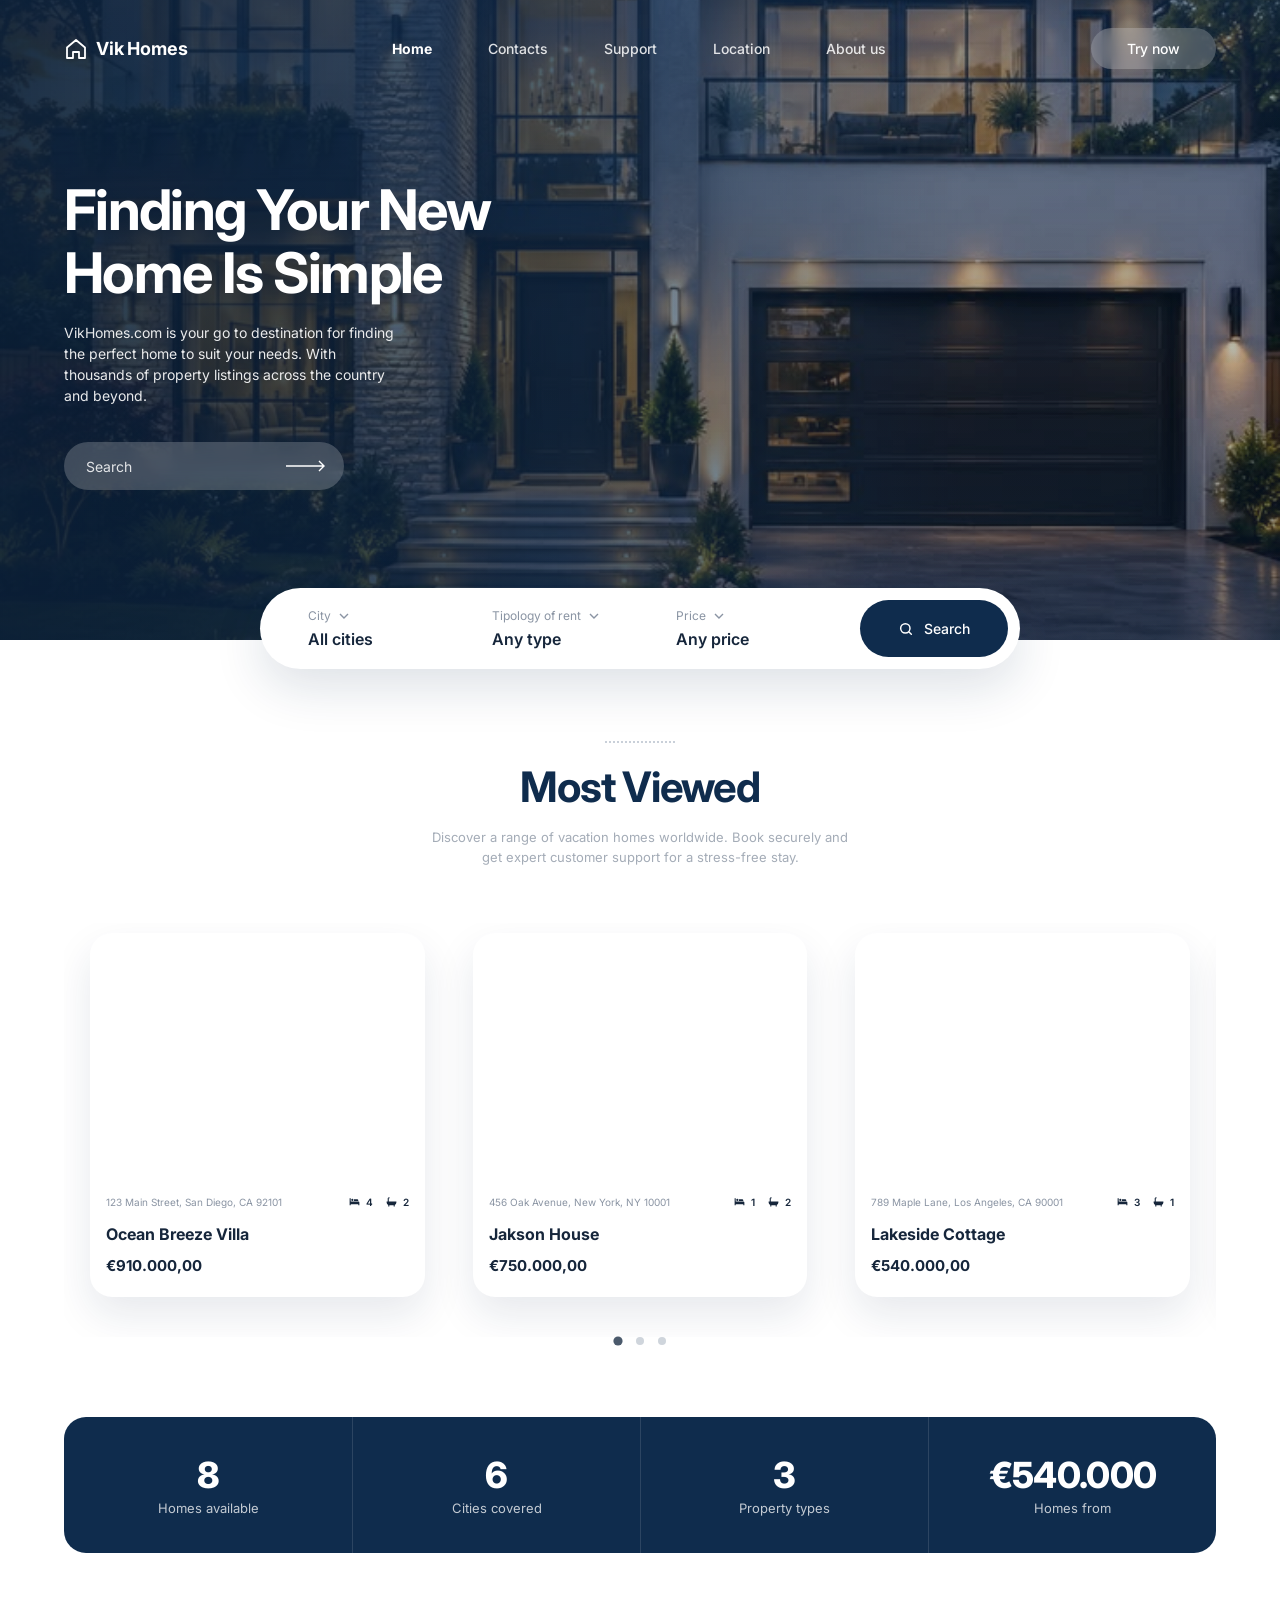
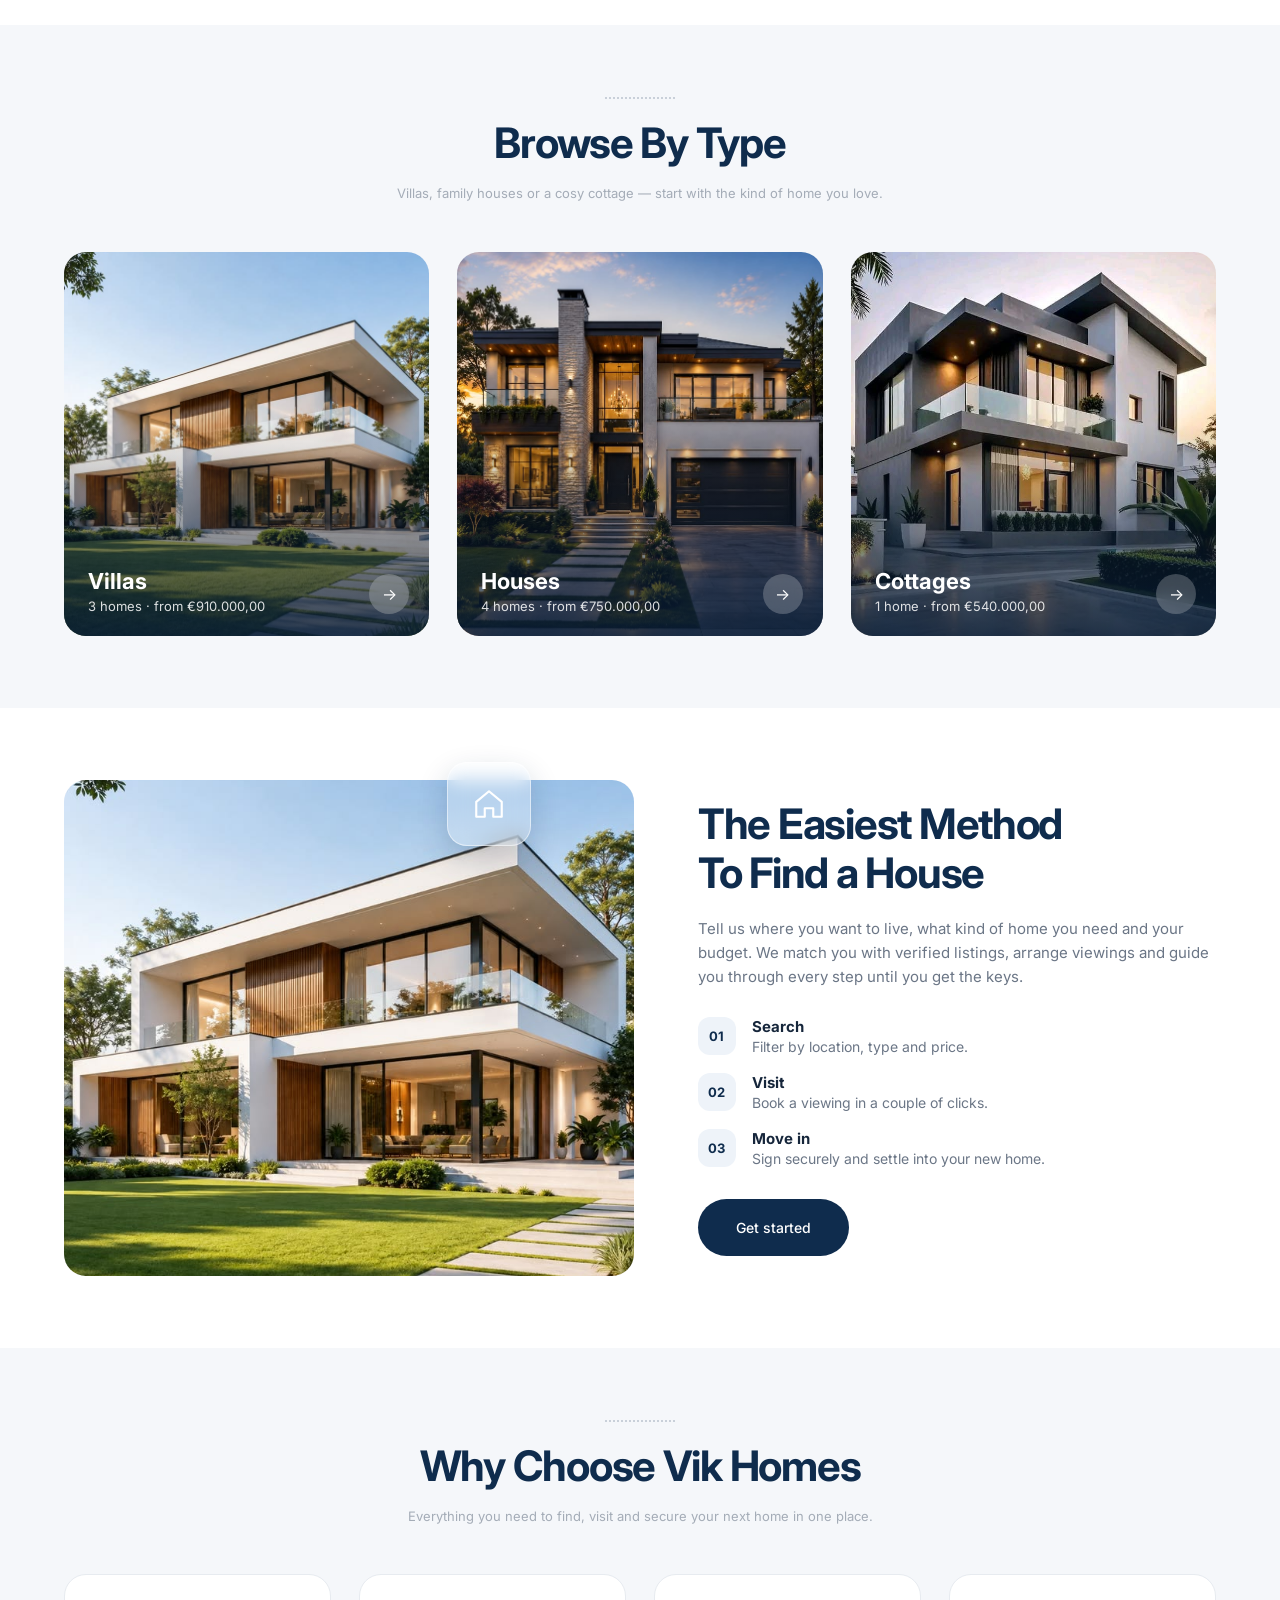
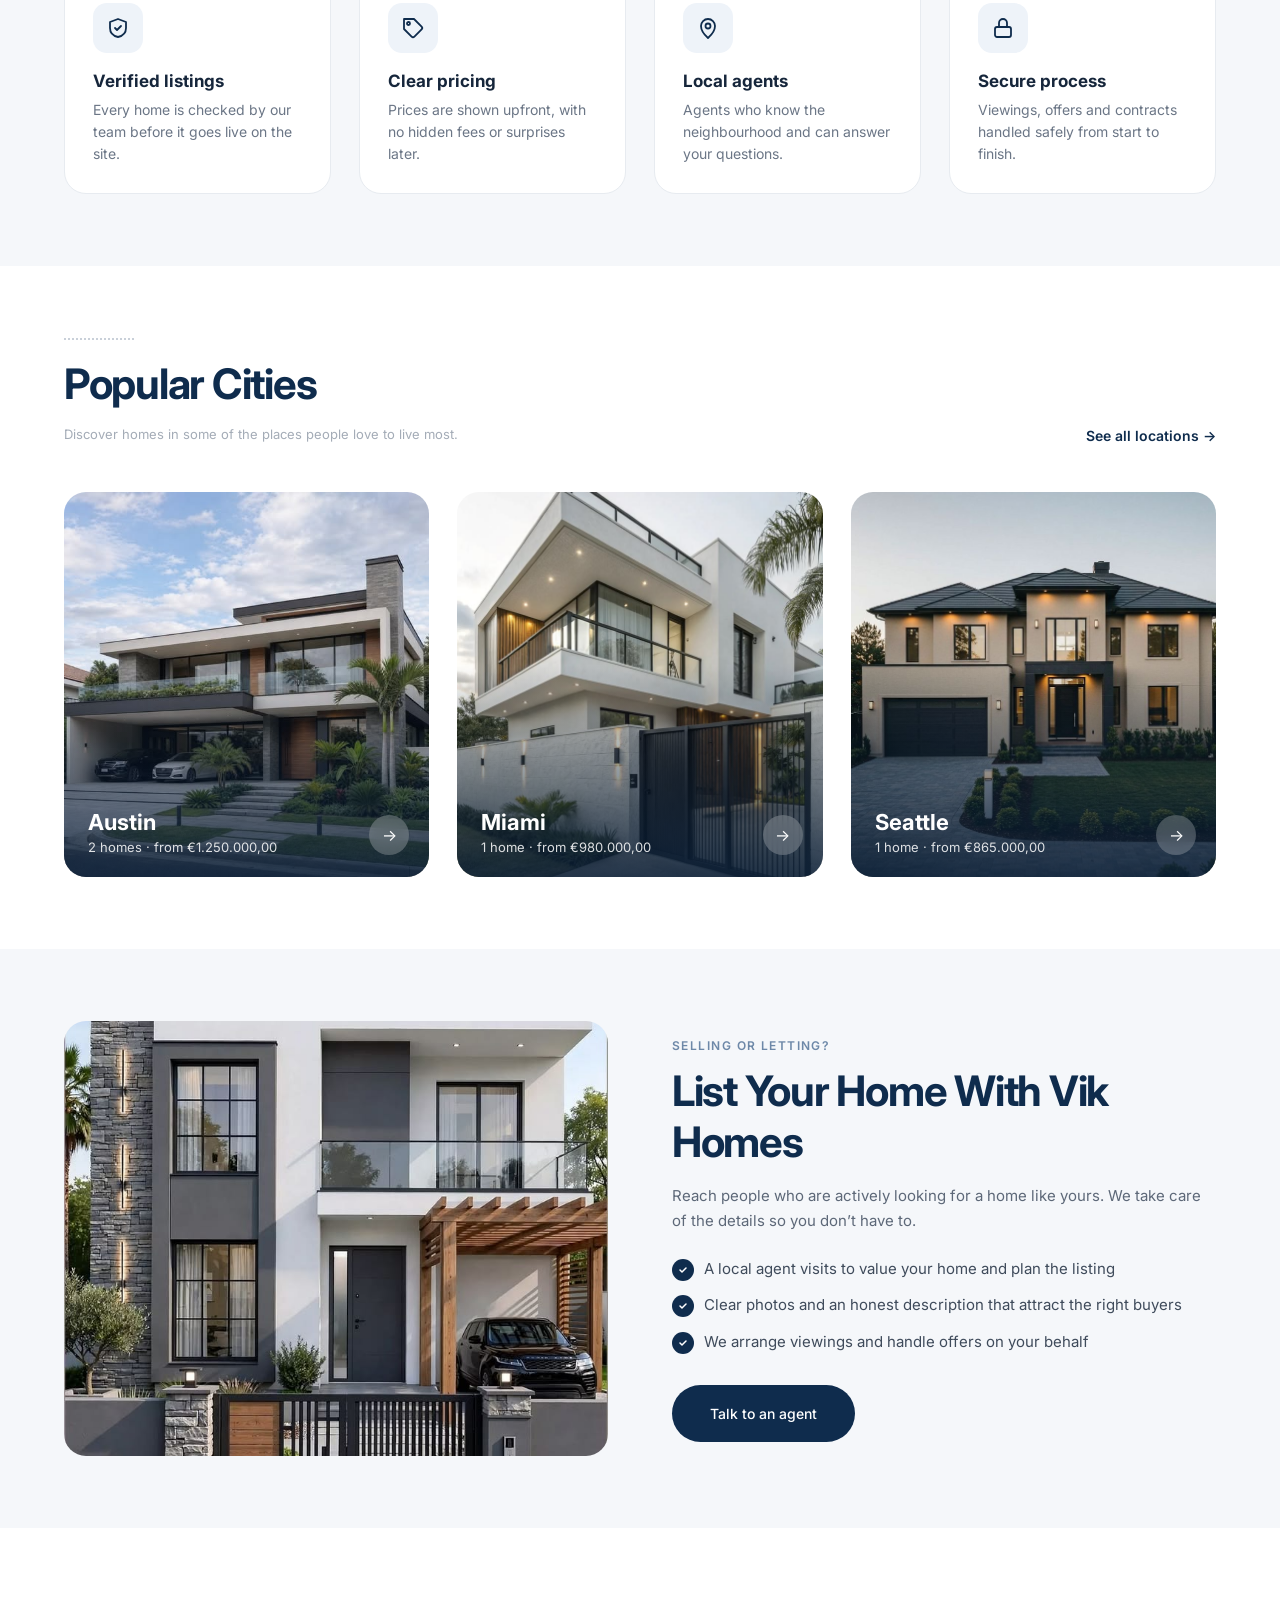
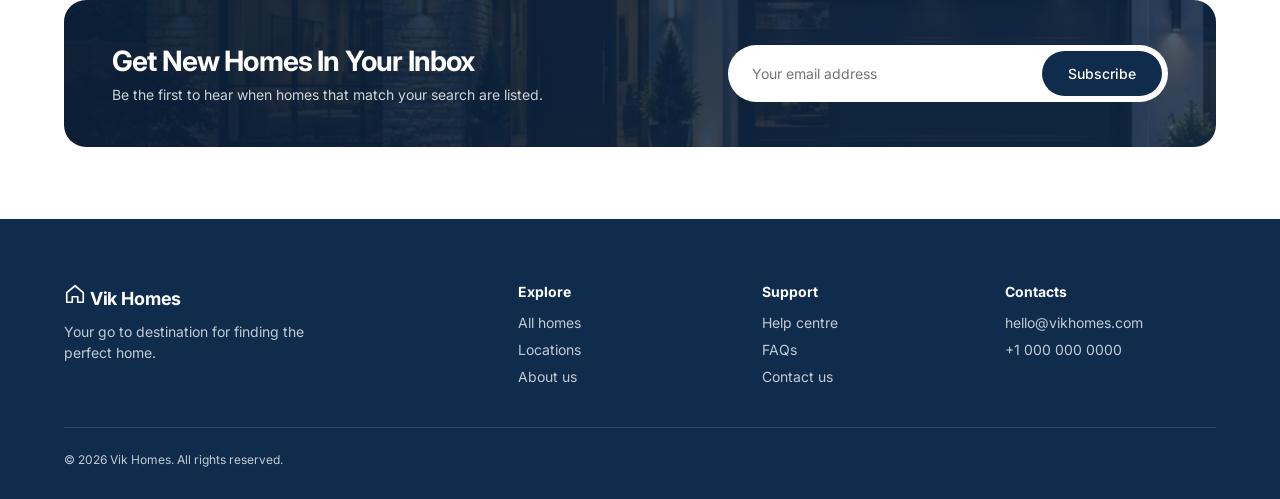
==== commit 2bb0a75c: "Improve layout for phones and tablets - New breakpoints: small laptop (<=1100px), tablet (<=900px), " ====
--- a/index.html
+++ b/index.html
@@ -2,7 +2,8 @@
 <html lang="en">
 <head>
   <meta charset="utf-8">
-  <meta name="viewport" content="width=device-width, initial-scale=1">
+  <meta name="viewport" content="width=device-width, initial-scale=1, viewport-fit=cover">
+  <meta name="theme-color" content="#0f2c4d">
   <title>Vik Homes — Finding Your New Home Is Simple</title>
   <meta name="description" content="Vik Homes is your go-to destination for finding the perfect home to suit your needs.">
   <link rel="preconnect" href="https://fonts.googleapis.com">
@@ -233,6 +234,29 @@
     </footer>
   </div>
 
+  <nav class="tabbar" aria-label="Quick navigation">
+    <a href="index.html" class="active" aria-current="page">
+      <svg viewBox="0 0 24 24" fill="none" stroke="currentColor" stroke-width="1.8" stroke-linecap="round" stroke-linejoin="round" aria-hidden="true"><path d="M3 10.5 12 3l9 7.5V21h-6v-6H9v6H3z"/></svg>
+      Home
+    </a>
+    <a href="listings.html">
+      <svg viewBox="0 0 24 24" fill="none" stroke="currentColor" stroke-width="1.8" stroke-linecap="round" stroke-linejoin="round" aria-hidden="true"><circle cx="11" cy="11" r="7"/><path d="m20 20-3.5-3.5"/></svg>
+      Search
+    </a>
+    <a href="location.html">
+      <svg viewBox="0 0 24 24" fill="none" stroke="currentColor" stroke-width="1.8" stroke-linecap="round" stroke-linejoin="round" aria-hidden="true"><path d="M12 22s7-6.2 7-12a7 7 0 0 0-14 0c0 5.8 7 12 7 12z"/><circle cx="12" cy="10" r="2.5"/></svg>
+      Places
+    </a>
+    <a href="support.html">
+      <svg viewBox="0 0 24 24" fill="none" stroke="currentColor" stroke-width="1.8" stroke-linecap="round" stroke-linejoin="round" aria-hidden="true"><circle cx="12" cy="12" r="9"/><path d="M9.5 9a2.5 2.5 0 1 1 3.5 2.3c-.6.3-1 .9-1 1.6V14"/><path d="M12 17h.01"/></svg>
+      Help
+    </a>
+    <a href="contacts.html">
+      <svg viewBox="0 0 24 24" fill="none" stroke="currentColor" stroke-width="1.8" stroke-linecap="round" stroke-linejoin="round" aria-hidden="true"><rect x="3" y="5" width="18" height="14" rx="2"/><path d="m3 7 9 6 9-6"/></svg>
+      Contact
+    </a>
+  </nav>
+
   <script src="data.js"></script>
   <script src="common.js"></script>
   <script src="script.js"></script>
--- a/styles.css
+++ b/styles.css
@@ -883,98 +883,256 @@
 .guide h3 { font-size: 18px; margin: 16px 0 12px; }
 .guide ul { padding-left: 18px; display: grid; gap: 8px; font-size: 14px; line-height: 1.55; color: #5d6878; }
 
+/* ---------- Mobile components ---------- */
+.tabbar, .book-bar { display: none; }
+
 /* ---------- Responsive ---------- */
-@media (max-width: 1000px) {
+
+/* Small laptops & landscape tablets */
+@media (max-width: 1100px) {
+  :root { --gutter: 40px; }
   .nav-links { gap: 28px; }
-  .slide { gap: 24px; padding: 0 4px; }
-  :root { --gutter: 48px; }
-  .method { gap: 40px; }
+  .slide { grid-template-columns: repeat(2, 1fr); gap: 24px; padding: 0 4px; }
   .grid { gap: 24px; }
+  .method, .split { gap: 40px; }
   .property { grid-template-columns: minmax(0, 1fr) 320px; gap: 32px; }
-  .facts { grid-template-columns: repeat(3, 1fr); }
   .tiles-4 { grid-template-columns: repeat(2, 1fr); }
-  .split { gap: 40px; }
   .calc { grid-template-columns: 1fr; }
-}
-
-@media (max-width: 820px) {
+  .cities, .tiles, .info-cards { gap: 20px; }
+}
+
+/* Tablets (portrait) */
+@media (max-width: 900px) {
+  :root { --gutter: 32px; }
+
+  /* Full-screen menu */
+  .nav { position: relative; }
+  .nav .btn-ghost { display: none; }
+  .nav-toggle {
+    position: relative;
+    z-index: 30;
+    display: grid;
+    place-content: center;
+    gap: 5px;
+    width: 44px;
+    height: 44px;
+    margin-left: auto;
+    border: 0;
+    border-radius: 50%;
+    background: rgba(255, 255, 255, 0.18);
+    backdrop-filter: blur(8px);
+    cursor: pointer;
+  }
+  .nav-toggle span { display: block; width: 20px; height: 2px; background: #fff; border-radius: 2px; transition: transform 0.25s, opacity 0.2s; }
+  .nav.open .nav-toggle span:nth-child(1) { transform: translateY(7px) rotate(45deg); }
+  .nav.open .nav-toggle span:nth-child(2) { opacity: 0; }
+  .nav.open .nav-toggle span:nth-child(3) { transform: translateY(-7px) rotate(-45deg); }
+  .nav .logo { position: relative; z-index: 30; }
+  .nav-links {
+    position: fixed;
+    inset: 0;
+    z-index: 20;
+    flex-direction: column;
+    justify-content: center;
+    gap: 8px;
+    padding: 96px 32px 48px;
+    background: rgba(10, 31, 56, 0.97);
+    backdrop-filter: blur(12px);
+    opacity: 0;
+    visibility: hidden;
+    transition: opacity 0.25s, visibility 0.25s;
+  }
+  .nav-links li { transform: translateY(12px); transition: transform 0.3s; }
+  .nav.open .nav-links { opacity: 1; visibility: visible; }
+  .nav.open .nav-links li { transform: none; }
+  .nav-links a { display: block; padding: 12px 0; font-size: 28px; font-weight: 600; opacity: 0.7; }
+  .nav-links a.active { opacity: 1; font-weight: 700; }
+  body.menu-open { overflow: hidden; }
+
+  .hero { padding-bottom: 130px; min-height: 0; }
+  .hero-content { margin-top: 90px; max-width: 520px; }
+  .page-hero { padding-bottom: 64px; }
+  .page-hero-content { margin-top: 56px; }
+
+  .search-bar { padding: 10px 10px 10px 28px; gap: 12px; width: calc(100% - 2 * var(--gutter)); }
+  .search-bar .btn-primary { padding: 18px 24px; }
+
+  .method, .split, .property, .contact-layout { grid-template-columns: 1fr; }
+  .method-media img, .split img { aspect-ratio: 16 / 10; }
+  .property-side { position: static; }
+  .grid { grid-template-columns: repeat(2, 1fr); }
+  .facts { grid-template-columns: repeat(5, 1fr); }
+  .footer { grid-template-columns: repeat(3, 1fr); }
+  .footer-brand { grid-column: 1 / -1; }
+  .cta { flex-direction: column; align-items: flex-start; }
+  .cta-form { width: 100%; }
+
+  /* Sticky booking bar on property pages */
+  .book-bar {
+    position: fixed;
+    left: 0;
+    right: 0;
+    bottom: 0;
+    z-index: 15;
+    display: flex;
+    align-items: center;
+    justify-content: space-between;
+    gap: 16px;
+    padding: 12px var(--gutter) calc(12px + env(safe-area-inset-bottom));
+    background: rgba(255, 255, 255, 0.96);
+    backdrop-filter: blur(10px);
+    box-shadow: 0 -8px 30px rgba(15, 44, 77, 0.12);
+    transform: translateY(110%);
+    transition: transform 0.3s;
+  }
+  .book-bar.show { transform: none; }
+  .book-bar p { font-size: 12px; color: var(--muted); }
+  .book-bar strong { display: block; font-size: 18px; color: var(--navy); }
+  .book-bar .btn-primary { padding: 14px 26px; }
+  body.has-book-bar { padding-bottom: calc(72px + env(safe-area-inset-bottom)); }
+}
+
+/* Phones */
+@media (max-width: 640px) {
   :root { --gutter: 16px; }
 
-  .hero { padding: 20px 20px 120px; min-height: 600px; }
-  .hero-content { margin-top: 80px; }
-
-  .nav { position: relative; }
-  .nav-toggle {
+  .hero { padding: 16px 16px 150px; }
+  .hero-content { margin-top: 56px; }
+  .hero p { font-size: 15px; }
+  .hero-search { width: 100%; height: 52px; }
+  .page-hero { padding: 16px 16px 48px; }
+  .page-hero:has(+ .search-bar) { padding-bottom: 140px; }
+  .page-hero-content { margin-top: 40px; }
+  .page-hero-content > p:not(.crumbs) { font-size: 14px; }
+  .nav-links { padding: 88px 24px 40px; }
+
+  .search-bar {
+    grid-template-columns: 1fr 1fr;
+    margin-top: -110px;
+    padding: 18px;
+    gap: 16px;
+    border-radius: 24px;
+  }
+  .search-bar .field:first-child, .search-bar .btn-primary { grid-column: 1 / -1; }
+  .search-bar .btn-primary { padding: 16px; }
+  .field select { font-size: 16px; }
+
+  .section, .most-viewed { padding: 48px 16px; }
+  .search-bar + .section { padding-top: 36px; }
+  .method { padding: 48px 16px; }
+  .section-head { margin-bottom: 28px; }
+  .section-head.left { align-items: flex-start; flex-direction: column; gap: 12px; }
+  .section-sub { font-size: 14px; }
+
+  .carousel { margin-top: 32px; padding: 6px 0 28px; }
+  .slide { grid-template-columns: 1fr; padding: 0 2px; }
+  .dots button { width: 10px; height: 10px; }
+  .dots { gap: 18px; }
+
+  .grid { grid-template-columns: 1fr; gap: 20px; }
+  .tiles, .info-cards, .cities { grid-template-columns: 1fr; }
+  .tiles-4 { margin-bottom: 40px; }
+  .city { aspect-ratio: 1.4; }
+
+  /* Swipeable rows instead of long stacks */
+  .types, #cities-preview, .tiles-4.plain, .similar .grid, .guides {
+    display: grid;
+    grid-template-columns: none;
+    grid-auto-flow: column;
+    grid-auto-columns: 82%;
+    gap: 14px;
+    max-width: none;
+    margin-left: -16px;
+    margin-right: -16px;
+    padding: 4px 16px 18px;
+    overflow-x: auto;
+    scroll-snap-type: x mandatory;
+    scroll-padding: 0 16px;
+    scrollbar-width: none;
+    -webkit-overflow-scrolling: touch;
+  }
+  .types::-webkit-scrollbar, #cities-preview::-webkit-scrollbar, .tiles-4.plain::-webkit-scrollbar,
+  .similar .grid::-webkit-scrollbar, .guides::-webkit-scrollbar { display: none; }
+  .types > *, #cities-preview > *, .tiles-4.plain > *, .similar .grid > *, .guides > * { scroll-snap-align: start; }
+  .tiles-4.plain .tile, .guide { height: 100%; }
+
+  .stats { grid-template-columns: repeat(2, 1fr); }
+  .stats div { padding: 24px 12px; }
+  .stats strong { font-size: 28px; }
+  .stats div:nth-child(3) { border-left: 0; }
+  .stats div:nth-child(n+3) { border-top: 1px solid rgba(255, 255, 255, 0.12); }
+
+  .results-bar { flex-direction: column; align-items: stretch; margin-bottom: 24px; }
+  .results-title { font-size: 24px; }
+  .sort { justify-content: space-between; }
+  .sort select { flex: 1; max-width: 240px; }
+
+  .facts { grid-template-columns: repeat(3, 1fr); gap: 8px; }
+  .facts li { padding: 14px 8px; }
+  .facts span { font-size: 18px; }
+  .features { grid-template-columns: 1fr; }
+  .panel { padding: 22px; }
+  .similar { margin-top: 56px; }
+  .similar h2 { margin-bottom: 20px; }
+  .calc-result { padding: 24px; }
+  .calc-result strong { font-size: 30px; }
+
+  .form-row, .calc .form-row { grid-template-columns: 1fr; }
+  .cta { padding: 28px 22px; margin-top: 48px; }
+  .cta h2 { font-size: 24px; }
+  .cta-form { border-radius: 20px; padding: 8px; }
+  .cta-form input { min-height: 44px; flex-basis: 100%; }
+  .cta-form .btn-primary { flex: 1; }
+  .cta-wrap, .cta.standalone { margin: 0 16px 48px; }
+  .band + .cta-wrap, .band + .cta.standalone { margin-top: 48px; }
+  .stats:has(+ .band) { margin-bottom: 48px; }
+  .block { margin-top: 56px; }
+
+  .faq details { padding: 0 18px; }
+  .tile, .info-card, .guide { padding: 22px; }
+
+  /* 16px inputs stop iOS from zooming in */
+  .form input, .form select, .form textarea, .sort select, .hero-search input, .cta-form input { font-size: 16px; }
+
+  .footer { grid-template-columns: 1fr 1fr; padding: 40px 16px 24px; gap: 28px; }
+
+  /* Bottom tab bar */
+  .tabbar {
+    position: fixed;
+    left: 0;
+    right: 0;
+    bottom: 0;
+    z-index: 15;
+    display: grid;
+    grid-template-columns: repeat(5, 1fr);
+    padding: 6px 4px calc(6px + env(safe-area-inset-bottom));
+    background: rgba(255, 255, 255, 0.96);
+    backdrop-filter: blur(10px);
+    box-shadow: 0 -6px 24px rgba(15, 44, 77, 0.1);
+  }
+  .tabbar a {
     display: flex;
     flex-direction: column;
-    gap: 5px;
-    margin-left: auto;
-    padding: 10px;
-    background: none;
-    border: 0;
-    cursor: pointer;
+    align-items: center;
+    gap: 3px;
+    padding: 6px 0;
+    font-size: 11px;
+    font-weight: 500;
+    color: var(--muted);
   }
-  .nav-toggle span { width: 22px; height: 2px; background: #fff; border-radius: 2px; }
-  .nav .btn-ghost { display: none; }
-
-  .nav-links {
-    position: absolute;
-    top: 52px;
-    right: 0;
-    flex-direction: column;
-    gap: 16px;
-    padding: 20px 28px;
-    border-radius: 16px;
-    background: rgba(10, 31, 56, 0.92);
-    backdrop-filter: blur(10px);
-    opacity: 0;
-    pointer-events: none;
-    transform: translateY(-8px);
-    transition: opacity 0.2s, transform 0.2s;
-    z-index: 5;
-  }
-  .nav.open .nav-links { opacity: 1; pointer-events: auto; transform: none; }
-
-  .search-bar {
-    grid-template-columns: 1fr 1fr;
-    border-radius: 24px;
-    padding: 20px;
-    gap: 18px;
-  }
-  .search-bar .btn-primary { grid-column: 1 / -1; padding: 16px; }
-
-  .most-viewed { padding: 56px 16px 64px; }
-  .slide { grid-template-columns: minmax(0, 360px); justify-content: center; gap: 28px; }
-
-  .method { grid-template-columns: 1fr; padding: 48px 16px; }
-  .footer { grid-template-columns: 1fr 1fr; padding: 40px 20px 24px; }
-  .footer-brand { grid-column: 1 / -1; }
-}
-
-@media (max-width: 820px) {
-  .page-hero { padding: 20px 20px 56px; }
-  .page-hero-content { margin-top: 48px; }
-  .page-hero .hero-search { width: 100%; }
-  .section { padding: 48px 16px; }
-  .grid, .tiles, .cities, .info-cards { grid-template-columns: 1fr; }
-  .grid { max-width: 420px; margin: 0 auto; }
-  .property, .contact-layout { grid-template-columns: 1fr; }
-  .property-side { position: static; }
-  .features { grid-template-columns: 1fr; }
-  .stats { grid-template-columns: repeat(2, 1fr); }
-  .stats div:nth-child(3) { border-left: 0; }
-  .stats div:nth-child(n+3) { border-top: 1px solid rgba(255, 255, 255, 0.12); }
-  .cta { flex-direction: column; align-items: flex-start; padding: 32px 24px; }
-  .cta.standalone { margin: 0 16px 48px; }
-  .form-row, .calc .form-row { grid-template-columns: 1fr; }
-  .split, .guides { grid-template-columns: 1fr; }
-  .city { aspect-ratio: 1.35; }
-  .cta-wrap { margin: 0 16px 48px; }
-  .section-head { margin-bottom: 32px; }
-}
-
-@media (max-width: 480px) {
-  .tiles-4 { grid-template-columns: 1fr; }
+  .tabbar a.active { color: var(--navy); font-weight: 700; }
+  .tabbar svg { width: 22px; height: 22px; }
+  body:has(.tabbar) { padding-bottom: calc(64px + env(safe-area-inset-bottom)); }
+}
+
+@media (max-width: 380px) {
+  .hero h1 { font-size: 32px; }
   .facts { grid-template-columns: repeat(2, 1fr); }
-  .search-bar { grid-template-columns: 1fr; }
-}
+  .footer { grid-template-columns: 1fr; }
+}
+
+/* No sticky hover lifts on touch screens */
+@media (hover: none) {
+  .card:hover, .tile:hover, .info-card:hover { transform: none; }
+  .card:hover .card-media img, .city:hover img { transform: none; }
+}
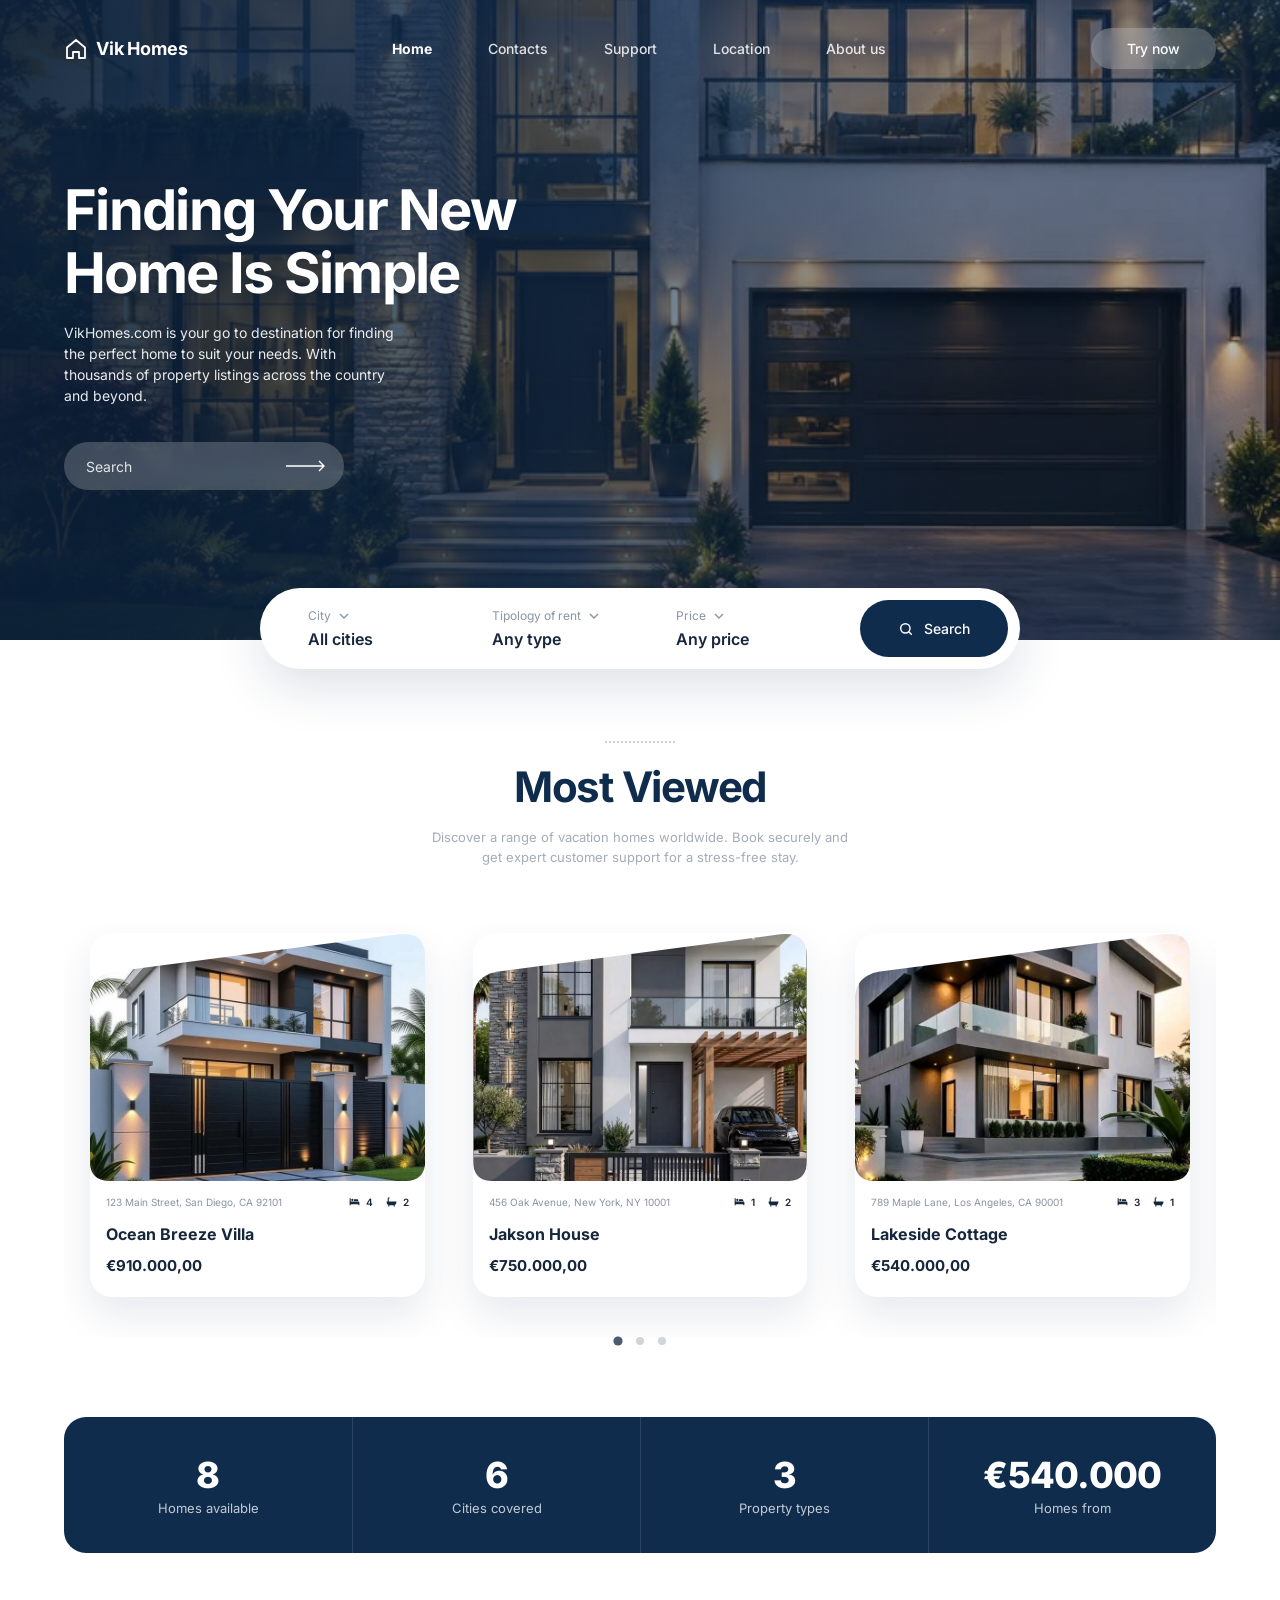
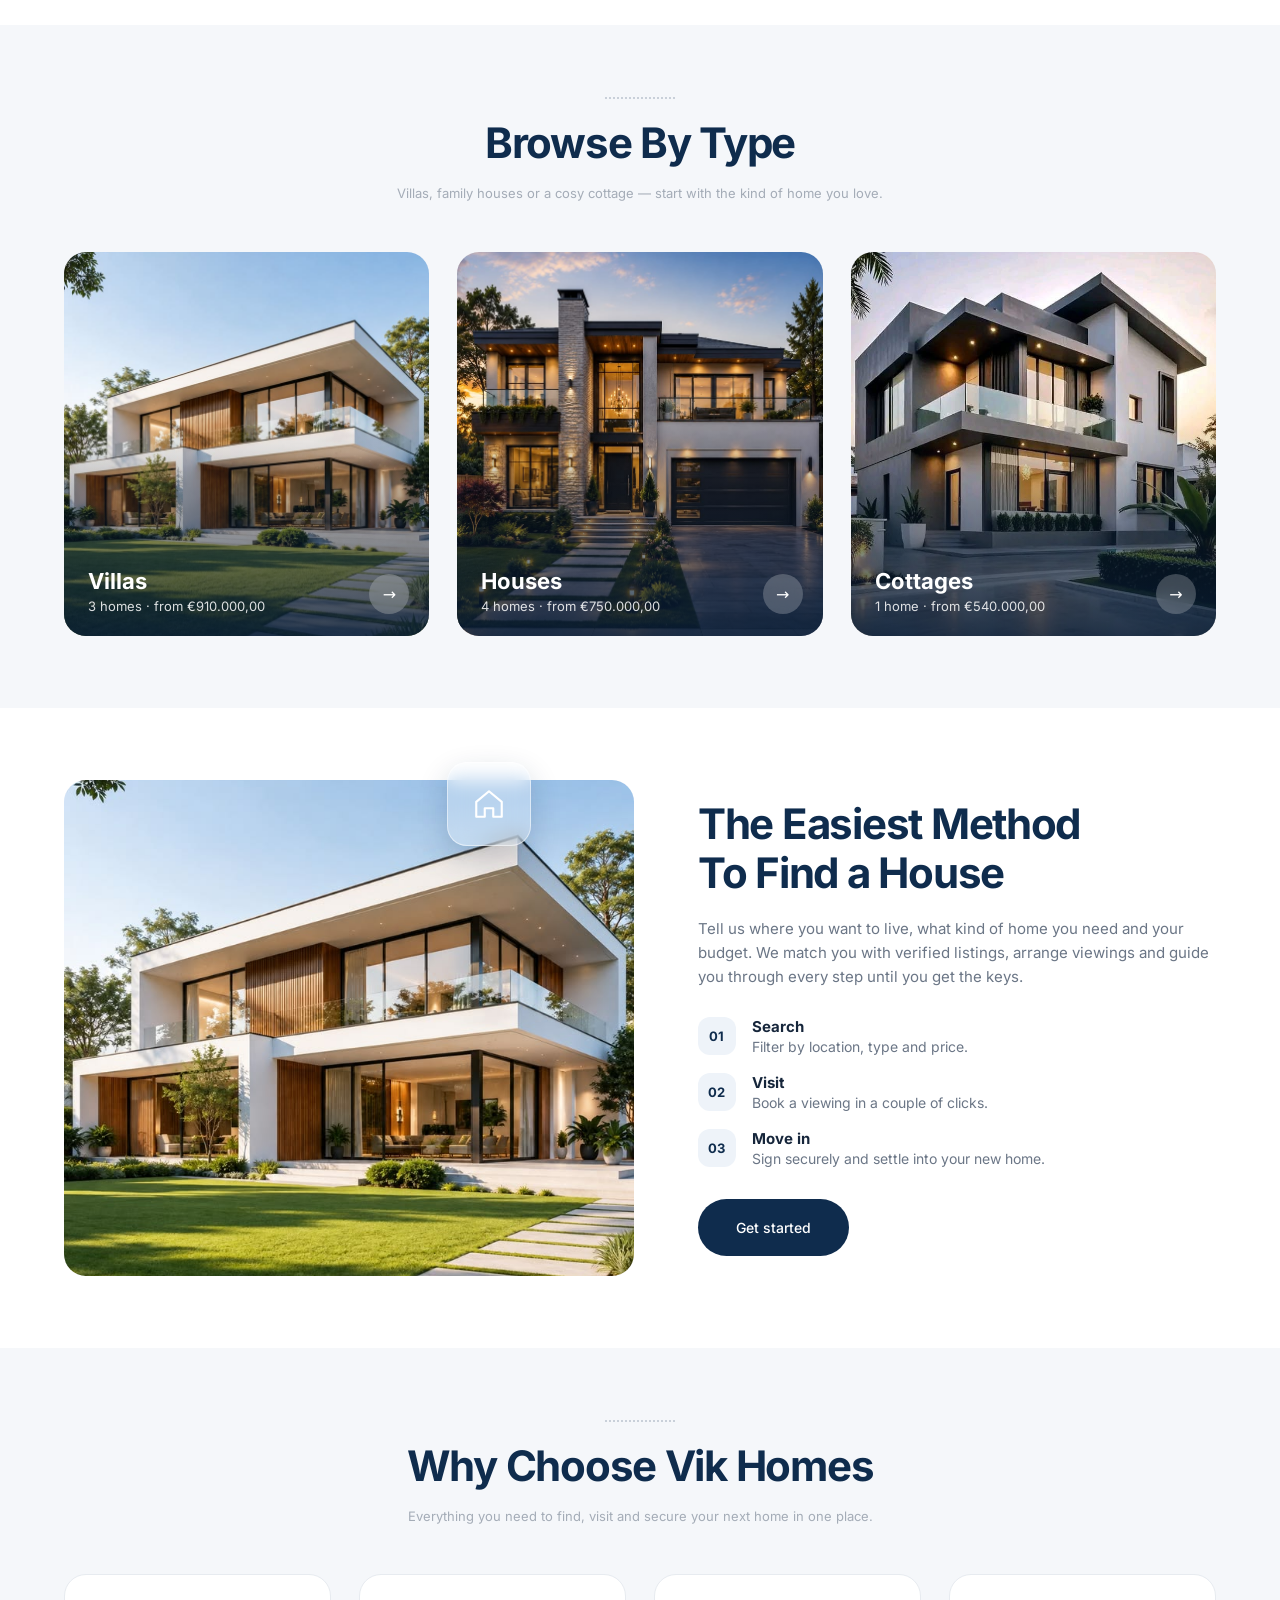
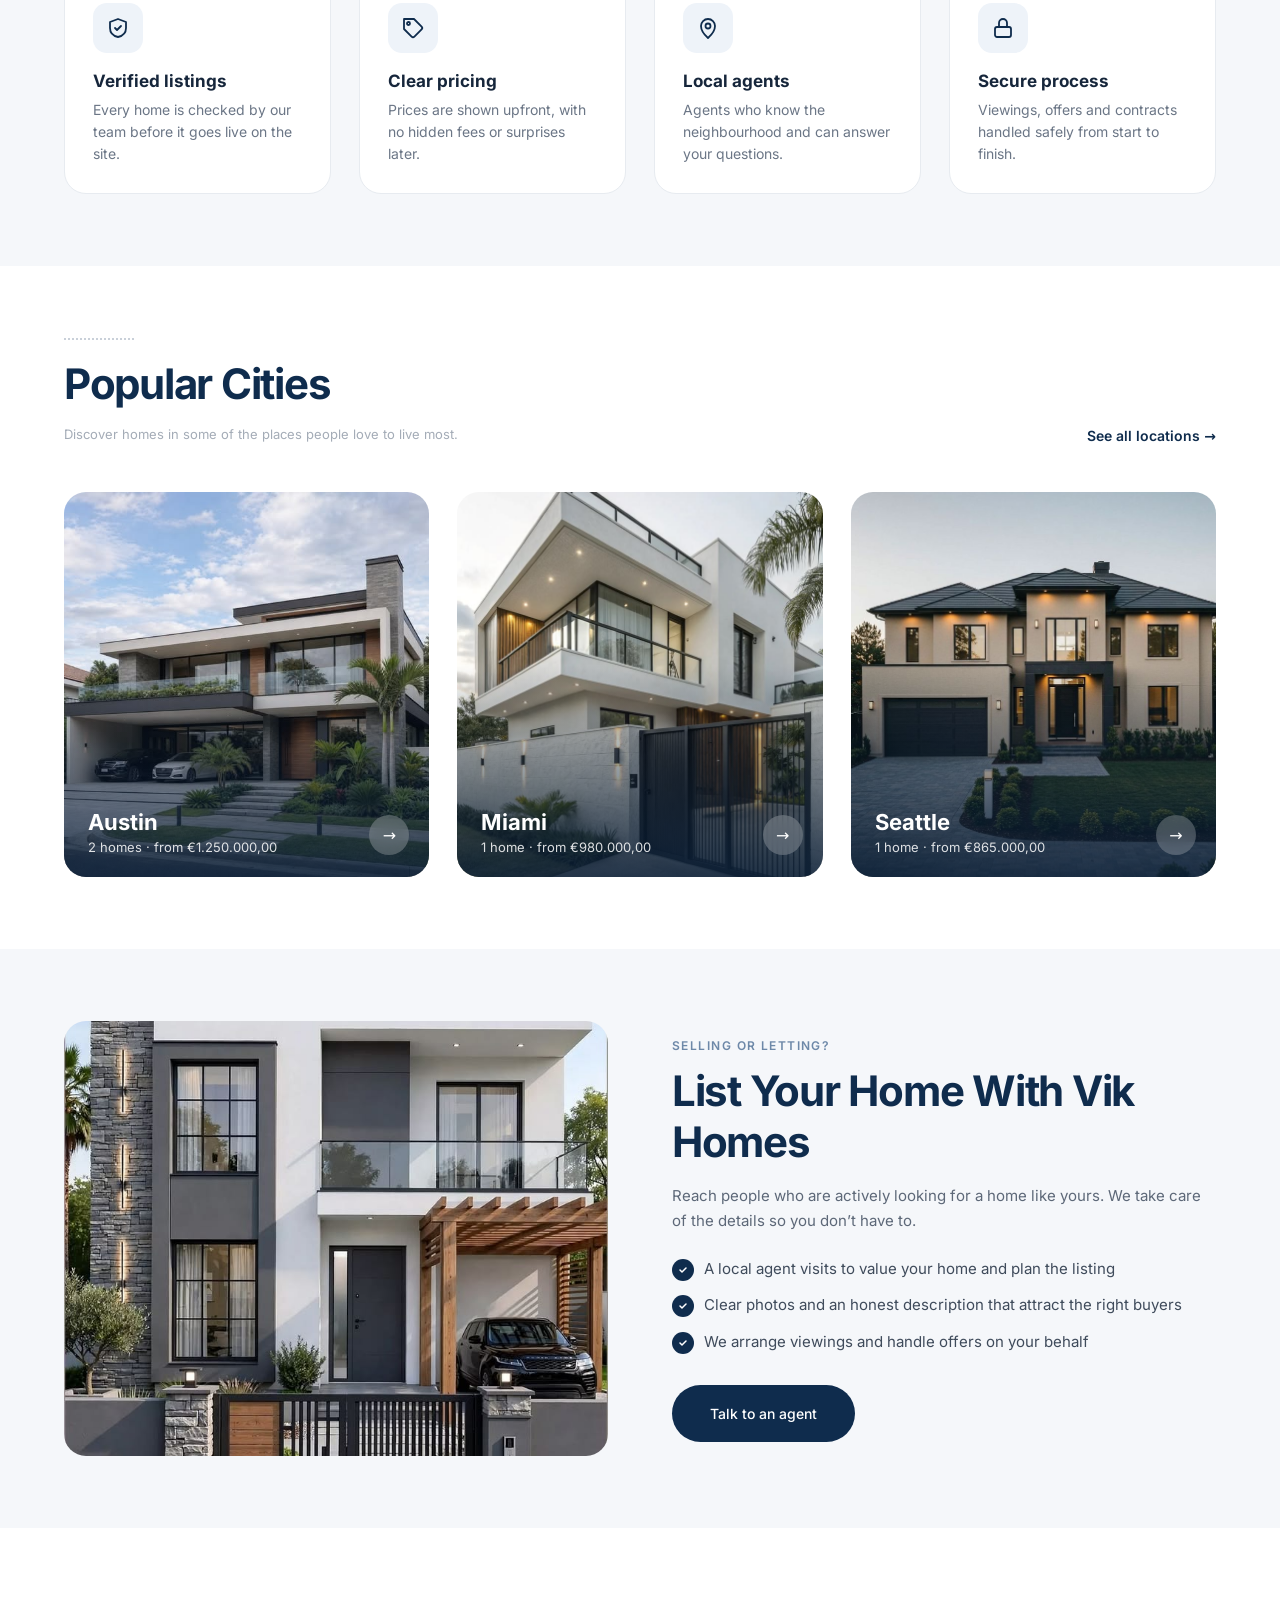
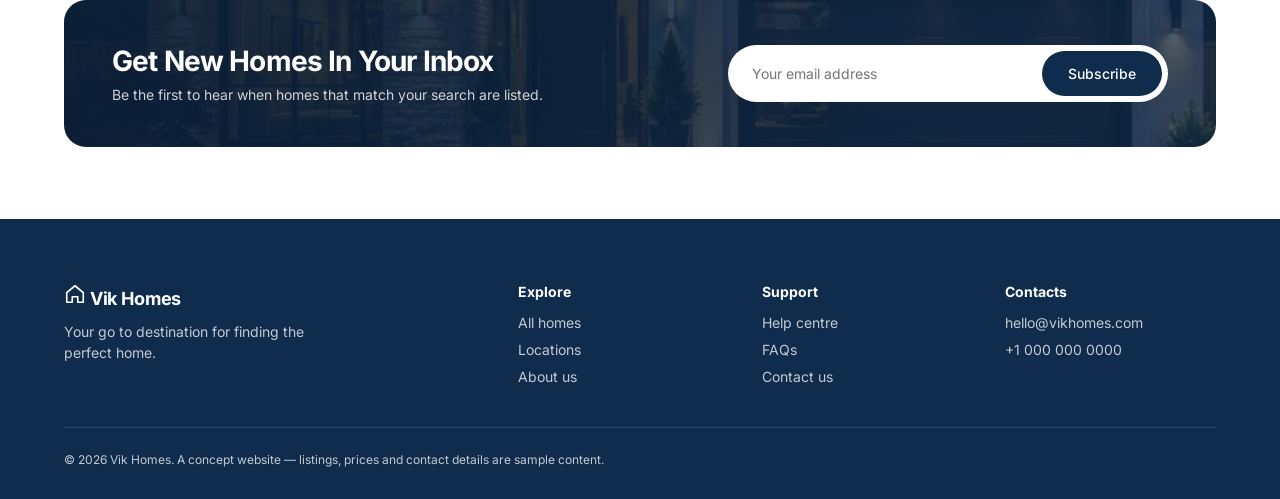
==== commit a687257c: "Prepare site for sharing and add portfolio assets - Self-host the Inter font (faster, no Google Font" ====
--- a/index.html
+++ b/index.html
@@ -6,9 +6,18 @@
   <meta name="theme-color" content="#0f2c4d">
   <title>Vik Homes — Finding Your New Home Is Simple</title>
   <meta name="description" content="Vik Homes is your go-to destination for finding the perfect home to suit your needs.">
-  <link rel="preconnect" href="https://fonts.googleapis.com">
-  <link rel="preconnect" href="https://fonts.gstatic.com" crossorigin>
-  <link href="https://fonts.googleapis.com/css2?family=Inter:wght@400;500;600;700;800&display=swap" rel="stylesheet">
+  <link rel="icon" href="favicon.svg" type="image/svg+xml">
+  <link rel="preload" href="fonts/inter-400.woff2" as="font" type="font/woff2" crossorigin>
+  <link rel="preload" href="fonts/inter-700.woff2" as="font" type="font/woff2" crossorigin>
+  <meta property="og:type" content="website">
+  <meta property="og:site_name" content="Vik Homes">
+  <meta property="og:title" content="Vik Homes — Finding Your New Home Is Simple">
+  <meta property="og:description" content="Vik Homes is your go-to destination for finding the perfect home to suit your needs.">
+  <meta property="og:url" content="https://vikhomes.vercel.app/">
+  <meta property="og:image" content="https://vikhomes.vercel.app/images/og.jpg">
+  <meta property="og:image:width" content="1200">
+  <meta property="og:image:height" content="630">
+  <meta name="twitter:card" content="summary_large_image">
   <link rel="stylesheet" href="styles.css">
 </head>
 <body>
@@ -230,7 +239,7 @@
         <a href="mailto:hello@vikhomes.com">hello@vikhomes.com</a>
         <a href="tel:+10000000000">+1 000 000 0000</a>
       </div>
-      <p class="copyright">© <span id="year"></span> Vik Homes. All rights reserved.</p>
+      <p class="copyright">© <span id="year"></span> Vik Homes. A concept website — listings, prices and contact details are sample content.</p>
     </footer>
   </div>
 
--- a/styles.css
+++ b/styles.css
@@ -1,3 +1,40 @@
+/* Inter, self-hosted (SIL Open Font License, see fonts/LICENSE-Inter.txt) */
+@font-face {
+  font-family: "Inter";
+  font-style: normal;
+  font-weight: 400;
+  font-display: swap;
+  src: url("fonts/inter-400.woff2") format("woff2");
+}
+@font-face {
+  font-family: "Inter";
+  font-style: normal;
+  font-weight: 500;
+  font-display: swap;
+  src: url("fonts/inter-500.woff2") format("woff2");
+}
+@font-face {
+  font-family: "Inter";
+  font-style: normal;
+  font-weight: 600;
+  font-display: swap;
+  src: url("fonts/inter-600.woff2") format("woff2");
+}
+@font-face {
+  font-family: "Inter";
+  font-style: normal;
+  font-weight: 700;
+  font-display: swap;
+  src: url("fonts/inter-700.woff2") format("woff2");
+}
+@font-face {
+  font-family: "Inter";
+  font-style: normal;
+  font-weight: 800;
+  font-display: swap;
+  src: url("fonts/inter-800.woff2") format("woff2");
+}
+
 :root {
   --navy: #0f2c4d;
   --navy-dark: #0a1f38;
